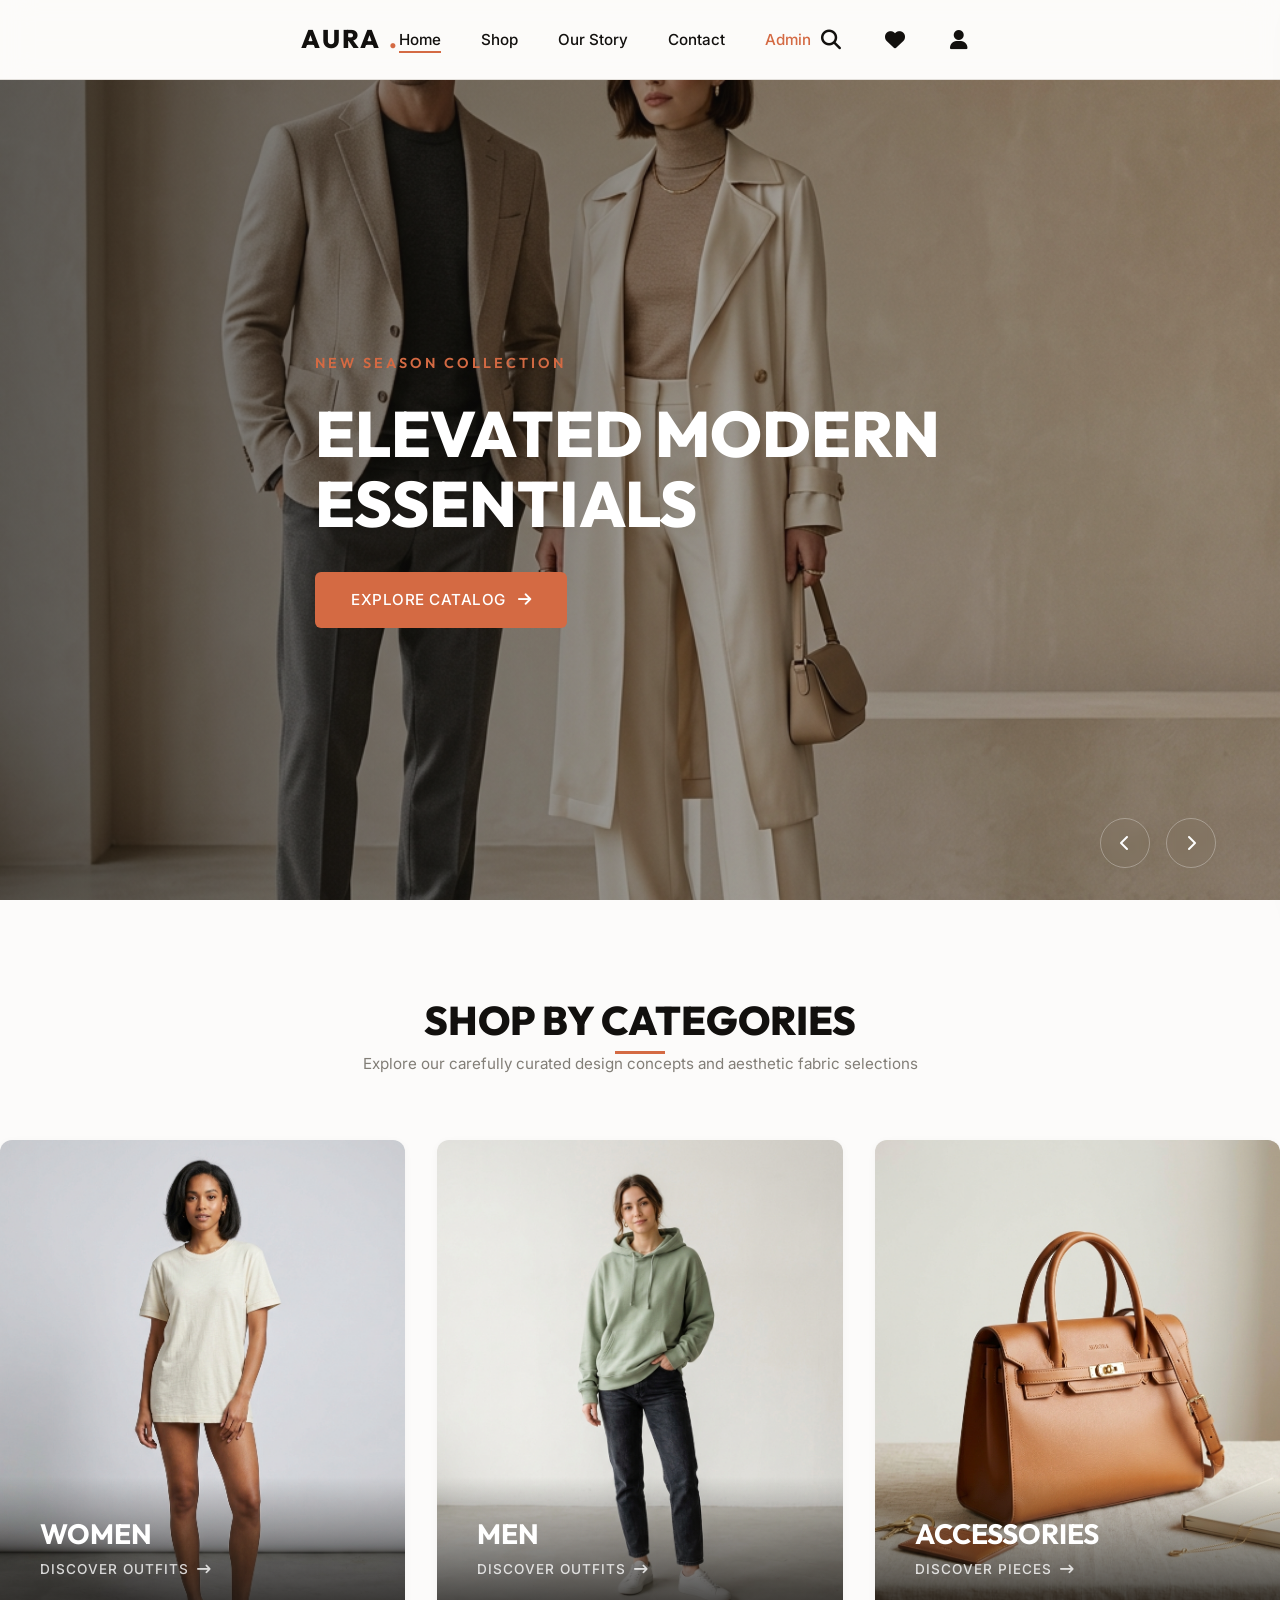
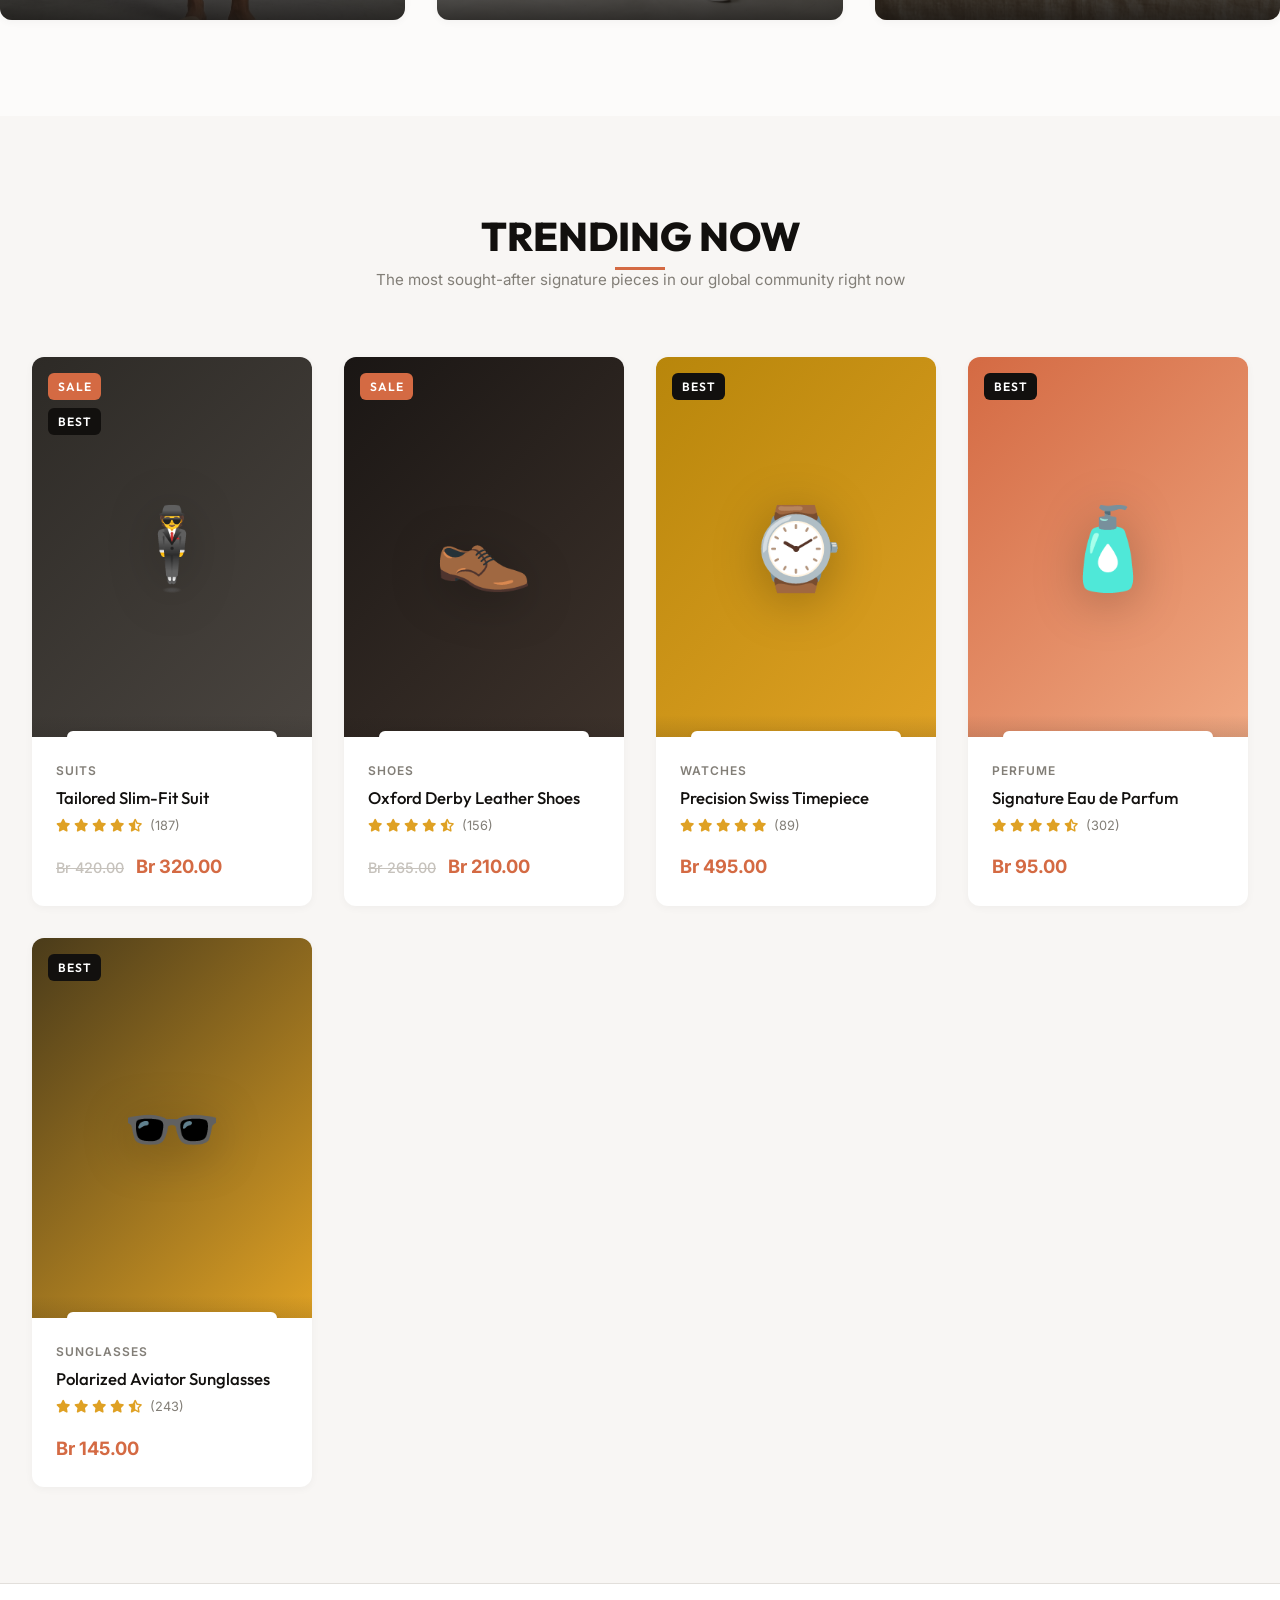
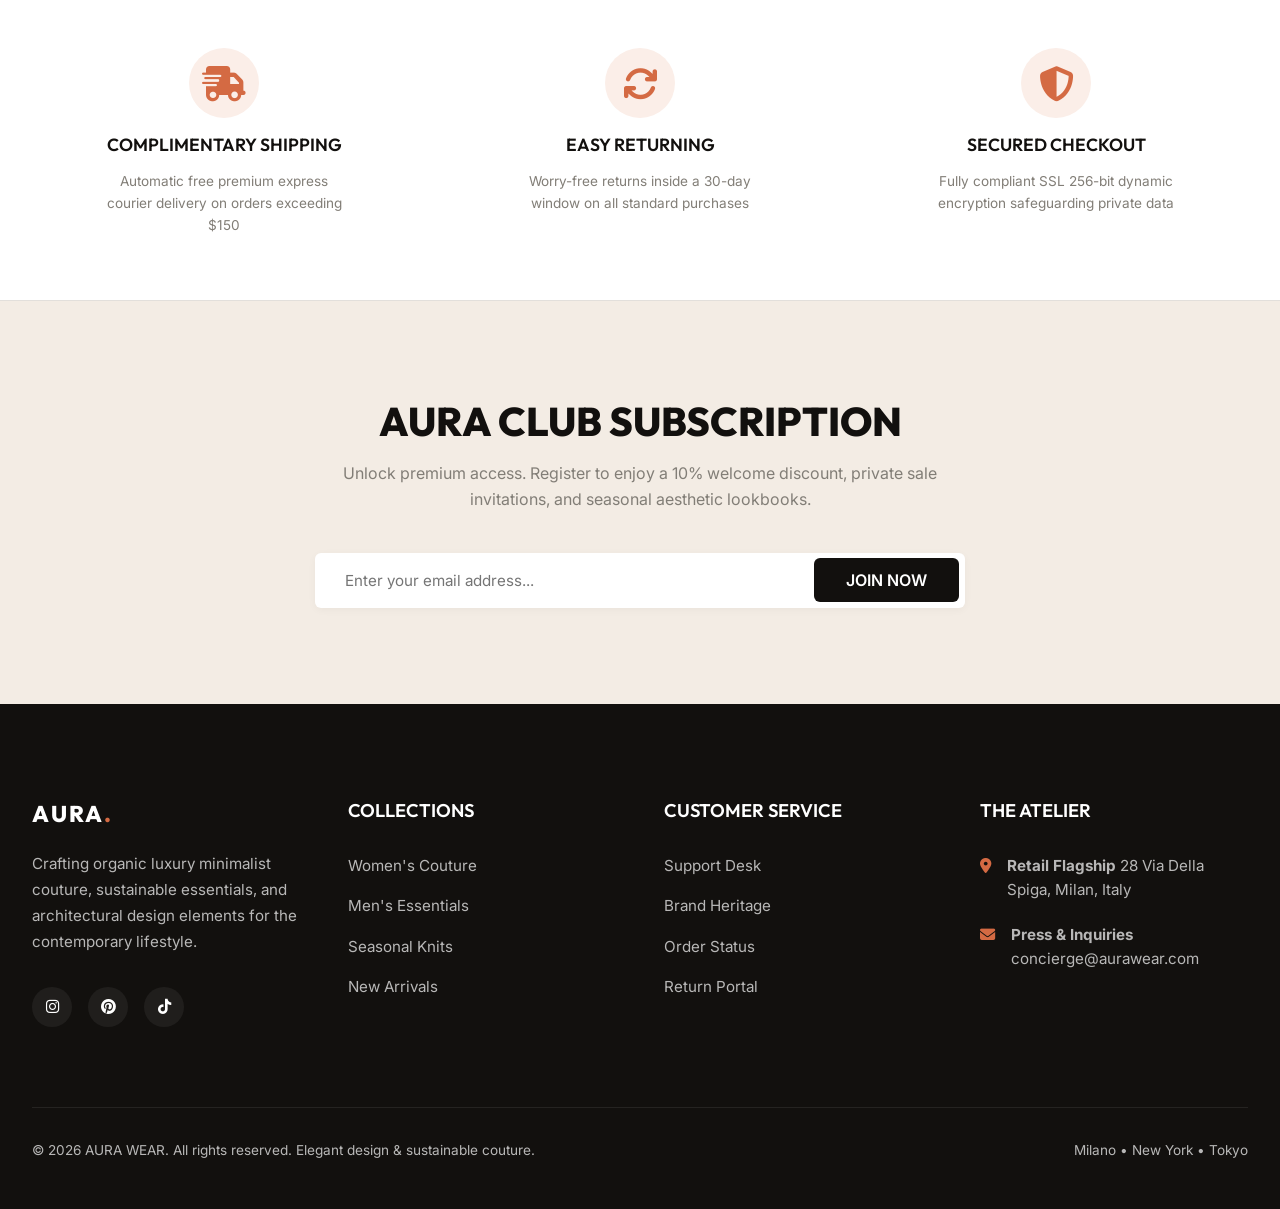
==== Mini project 2/index.html @ 1673965d "Add files via upload" ====
<!DOCTYPE html>
<html lang="en">
<head>
  <meta charset="UTF-8">
  <meta name="viewport" content="width=device-width, initial-scale=1.0">
  <title>AURA WEAR | Haute Couture & Modern Essentials</title>
  <meta name="description" content="AURA WEAR - Discover high-end fashion, organic minimalist collections, and luxury streetwear essentials. Free shipping over $150 and 30-day returns.">
  
  <!-- Font Awesome for sleek modern vector icons -->
  <link rel="stylesheet" href="https://cdnjs.cloudflare.com/ajax/libs/font-awesome/6.4.0/css/all.min.css">
  <link rel="stylesheet" href="style.css">
</head>
<body>

  <!-- GLOBAL PREMIUM NAVBAR -->
  <nav class="navbar" id="navbar">
    <div class="container flex-between">
      <a href="index.html" class="navbar-brand">
        AURA<span>.</span>
      </a>
      
      <ul class="nav-menu" id="navMenu">
        <li><a href="index.html" class="nav-link active">Home</a></li>
        <li><a href="shop.html" class="nav-link">Shop</a></li>
        <li><a href="about.html" class="nav-link">Our Story</a></li>
        <li><a href="contact.html" class="nav-link">Contact</a></li>
        <li><a href="admin.html" class="nav-link" style="color:var(--accent);">Admin</a></li>
      </ul>

      <div class="navbar-actions">
        <a href="#" class="action-btn" id="searchToggle" title="Search catalog">
          <i class="fa-solid fa-magnifying-glass"></i>
        </a>
        <a href="profile.html" class="action-btn" title="Favorites / Wishlist">
          <i class="fa-solid fa-heart"></i>
          <span class="badge-count" id="wishlistCount">0</span>
        </a>
        <a href="#" class="action-btn" id="cartToggle" title="Shopping Cart">
          <i class="fa-solid fa-bag-shopping"></i>
          <span class="badge-count" id="cartCount">0</span>
        </a>
        <a href="profile.html" class="action-btn navbar-user-btn" title="My Account">
          <i class="fa-solid fa-user"></i>
        </a>
        <div class="menu-toggle" id="menuToggle">
          <i class="fa-solid fa-bars"></i>
        </div>
      </div>
    </div>
  </nav>

  <!-- SEARCH OVERLAY -->
  <div class="search-overlay" id="searchOverlay">
    <div class="search-overlay-close" id="closeSearch">
      <i class="fa-solid fa-xmark"></i>
    </div>
    <div class="search-container">
      <h2>SEARCH THE CATALOG</h2>
      <div class="search-input-group">
        <input type="text" id="globalSearchInput" placeholder="Type keyword and press Enter..." autocomplete="off">
        <i class="fa-solid fa-magnifying-glass"></i>
      </div>
    </div>
  </div>

  <!-- SLIDE-OUT SIDEBAR CART -->
  <div class="cart-sidebar" id="cartSidebar">
    <div class="cart-sidebar-header">
      <h3>YOUR CART</h3>
      <div class="close-cart-btn" id="closeCart">
        <i class="fa-solid fa-xmark"></i>
      </div>
    </div>
    <div class="cart-sidebar-body" id="sidebarCartItems">
      <!-- Dynamically filled by script.js -->
    </div>
    <div class="cart-sidebar-footer">
      <div class="cart-total-row">
        <span>SUBTOTAL</span>
        <span id="sidebarCartTotal">$0.00</span>
      </div>
      <div class="cart-sidebar-actions">
        <a href="cart.html" class="btn btn-secondary">VIEW CART</a>
        <a href="checkout.html" class="btn btn-primary">CHECKOUT NOW</a>
      </div>
    </div>
  </div>

  <!-- BLUR BACKDROP OVERLAY -->
  <div class="overlay" id="sidebarOverlay"></div>

  <!-- HERO SLIDER SECTION -->
  <header class="hero-slider">
    <!-- Slide 1 -->
    <div class="slide active" style="background-image: url('assets/fashion_hero_banner.png');">
      <div class="slide-overlay"></div>
      <div class="container">
        <div class="slide-content">
          <span class="slide-tag">New Season Collection</span>
          <h1>ELEVATED MODERN ESSENTIALS</h1>
          <a href="shop.html" class="btn btn-accent">EXPLORE CATALOG <i class="fa-solid fa-arrow-right"></i></a>
        </div>
      </div>
    </div>
    <!-- Slide 2 -->
    <div class="slide" style="background-image: url('assets/fashion_hero_banner.png'); filter: saturate(1.2) hue-rotate(-20deg);">
      <div class="slide-overlay"></div>
      <div class="container">
        <div class="slide-content">
          <span class="slide-tag">Exclusive Release</span>
          <h1>SEASONAL REDEFINED HAUTE COUTURE</h1>
          <a href="shop.html" class="btn btn-accent">SHOP COLLECTIONS <i class="fa-solid fa-arrow-right"></i></a>
        </div>
      </div>
    </div>

    <!-- Controls -->
    <div class="slider-controls">
      <div class="slider-arrow" id="prevSlide"><i class="fa-solid fa-chevron-left"></i></div>
      <div class="slider-arrow" id="nextSlide"><i class="fa-solid fa-chevron-right"></i></div>
    </div>
  </header>

  <main>
    <!-- COLLECTIONS GRID -->
    <section class="section-padding container">
      <div class="section-header">
        <h2>SHOP BY CATEGORIES</h2>
        <p>Explore our carefully curated design concepts and aesthetic fabric selections</p>
      </div>
      
      <div class="promo-cards">
        <!-- Card 1 -->
        <a href="shop.html" class="promo-card">
          <img class="promo-img" src="assets/product_tshirt.png" alt="Women's Collection">
          <div class="promo-content">
            <h3>WOMEN</h3>
            <span>Discover Outfits <i class="fa-solid fa-arrow-right-long"></i></span>
          </div>
        </a>
        <!-- Card 2 -->
        <a href="shop.html" class="promo-card">
          <img class="promo-img" src="assets/product_hoodie.png" alt="Men's Collection">
          <div class="promo-content">
            <h3>MEN</h3>
            <span>Discover Outfits <i class="fa-solid fa-arrow-right-long"></i></span>
          </div>
        </a>
        <!-- Card 3 -->
        <a href="shop.html" class="promo-card">
          <img class="promo-img" src="assets/product_bag.png" alt="Accessories Collection">
          <div class="promo-content">
            <h3>ACCESSORIES</h3>
            <span>Discover Pieces <i class="fa-solid fa-arrow-right-long"></i></span>
          </div>
        </a>
      </div>
    </section>

    <!-- TRENDING NOW SHOWCASE -->
    <section class="section-padding" style="background-color: var(--surface-muted);">
      <div class="container">
        <div class="section-header">
          <h2>TRENDING NOW</h2>
          <p>The most sought-after signature pieces in our global community right now</p>
        </div>
        
        <div class="grid-4" id="trendingGrid">
          <!-- Dynamically populated by script.js -->
        </div>
      </div>
    </section>

    <!-- BENEFITS SECTION -->
    <section class="benefits-bar">
      <div class="container grid-3">
        <!-- Benefit 1 -->
        <div class="benefit-card">
          <div class="benefit-icon">
            <i class="fa-solid fa-truck-fast"></i>
          </div>
          <h3>COMPLIMENTARY SHIPPING</h3>
          <p>Automatic free premium express courier delivery on orders exceeding $150</p>
        </div>
        <!-- Benefit 2 -->
        <div class="benefit-card">
          <div class="benefit-icon">
            <i class="fa-solid fa-arrows-rotate"></i>
          </div>
          <h3>EASY RETURNING</h3>
          <p>Worry-free returns inside a 30-day window on all standard purchases</p>
        </div>
        <!-- Benefit 3 -->
        <div class="benefit-card">
          <div class="benefit-icon">
            <i class="fa-solid fa-shield-halved"></i>
          </div>
          <h3>SECURED CHECKOUT</h3>
          <p>Fully compliant SSL 256-bit dynamic encryption safeguarding private data</p>
        </div>
      </div>
    </section>

    <!-- NEWSLETTER SUB PANEL -->
    <section class="section-padding newsletter-banner">
      <div class="container">
        <div class="newsletter-box">
          <h2>AURA CLUB SUBSCRIPTION</h2>
          <p>Unlock premium access. Register to enjoy a 10% welcome discount, private sale invitations, and seasonal aesthetic lookbooks.</p>
          <form class="newsletter-input-group" id="homeNewsletterForm">
            <input type="email" placeholder="Enter your email address..." required autocomplete="off">
            <button type="submit">JOIN NOW</button>
          </form>
        </div>
      </div>
    </section>
  </main>

  <!-- BRAND PREMIUM FOOTER -->
  <footer class="footer">
    <div class="container">
      <div class="grid-4" style="gap: 3rem;">
        <div>
          <div class="footer-brand">
            <h2>AURA<span>.</span></h2>
          </div>
          <p class="footer-desc">Crafting organic luxury minimalist couture, sustainable essentials, and architectural design elements for the contemporary lifestyle.</p>
          <div class="social-links">
            <a href="#" class="social-icon"><i class="fa-brands fa-instagram"></i></a>
            <a href="#" class="social-icon"><i class="fa-brands fa-pinterest"></i></a>
            <a href="#" class="social-icon"><i class="fa-brands fa-tiktok"></i></a>
          </div>
        </div>
        
        <div>
          <h3 class="footer-heading">COLLECTIONS</h3>
          <ul class="footer-links">
            <li><a href="shop.html">Women's Couture</a></li>
            <li><a href="shop.html">Men's Essentials</a></li>
            <li><a href="shop.html">Seasonal Knits</a></li>
            <li><a href="shop.html">New Arrivals</a></li>
          </ul>
        </div>

        <div>
          <h3 class="footer-heading">CUSTOMER SERVICE</h3>
          <ul class="footer-links">
            <li><a href="contact.html">Support Desk</a></li>
            <li><a href="about.html">Brand Heritage</a></li>
            <li><a href="profile.html">Order Status</a></li>
            <li><a href="contact.html">Return Portal</a></li>
          </ul>
        </div>

        <div>
          <h3 class="footer-heading">THE ATELIER</h3>
          <div class="footer-contact-item">
            <i class="fa-solid fa-location-dot"></i>
            <div>
              <strong>Retail Flagship</strong>
              28 Via Della Spiga, Milan, Italy
            </div>
          </div>
          <div class="footer-contact-item">
            <i class="fa-solid fa-envelope"></i>
            <div>
              <strong>Press & Inquiries</strong>
              concierge@aurawear.com
            </div>
          </div>
        </div>
      </div>
      
      <div class="footer-bottom">
        <p>&copy; 2026 AURA WEAR. All rights reserved. Elegant design & sustainable couture.</p>
        <p>Milano &bull; New York &bull; Tokyo</p>
      </div>
    </div>
  </footer>

  <script src="script.js"></script>
</body>
</html>
---- Mini project 2/style.css ----
@import url('https://fonts.googleapis.com/css2?family=Inter:wght@300;400;500;600;700&family=Outfit:wght@300;400;500;600;700;800&display=swap');

:root {
  /* Color Tokens */
  --primary: #12100e;        /* Rich charcoal black */
  --accent: #d46a43;         /* Burnt terracotta */
  --accent-hover: #b8522d;
  --accent-light: #fbeee8;
  --bg-light: #fcfbfa;       /* Alabaster cream */
  --surface: #ffffff;
  --surface-muted: #f8f6f4;
  --gray-100: #e2dfdb;       /* Fine borders */
  --gray-200: #c6c2bc;
  --gray-500: #827e77;       /* Body secondary */
  --gray-800: #2d2a26;
  --gold: #dfa124;           /* Luxury rating */
  --success: #3a8250;
  
  /* Fonts */
  --font-heading: 'Outfit', sans-serif;
  --font-body: 'Inter', sans-serif;
  
  /* System */
  --shadow-sm: 0 2px 8px rgba(18, 16, 14, 0.04);
  --shadow-md: 0 8px 24px rgba(18, 16, 14, 0.06);
  --shadow-lg: 0 16px 40px rgba(18, 16, 14, 0.1);
  --radius-sm: 6px;
  --radius-md: 12px;
  --radius-lg: 20px;
  --radius-full: 9999px;
  --transition: all 0.35s cubic-bezier(0.25, 0.8, 0.25, 1);
}

/* Global Reset & Base */
* {
  box-sizing: border-box;
  margin: 0;
  padding: 0;
}

body {
  font-family: var(--font-body);
  background-color: var(--bg-light);
  color: var(--primary);
  line-height: 1.6;
  overflow-x: hidden;
  -webkit-font-smoothing: antialiased;
}

h1, h2, h3, h4, h5, h6 {
  font-family: var(--font-heading);
  font-weight: 600;
  color: var(--primary);
  line-height: 1.2;
}

a {
  color: inherit;
  text-decoration: none;
  transition: var(--transition);
}

img {
  max-width: 100%;
  height: auto;
  display: block;
}

button, input, select, textarea {
  font-family: inherit;
  font-size: inherit;
  color: inherit;
  background: none;
  border: none;
  outline: none;
}

/* Common Layout Containers */
.container {
  max-width: 1300px;
  margin: 0 auto;
  padding: 0 2rem;
}

.section-padding {
  padding: 6rem 0;
}

.flex-between {
  display: flex;
  justify-content: space-between;
  align-items: center;
}

.grid-2 { display: grid; grid-template-columns: repeat(2, 1fr); gap: 2.5rem; }
.grid-3 { display: grid; grid-template-columns: repeat(3, 1fr); gap: 2rem; }
.grid-4 { display: grid; grid-template-columns: repeat(4, 1fr); gap: 2rem; }

@media (max-width: 1024px) {
  .grid-4 { grid-template-columns: repeat(2, 1fr); }
  .grid-3 { grid-template-columns: repeat(2, 1fr); }
}

@media (max-width: 768px) {
  .grid-2, .grid-3, .grid-4 { grid-template-columns: 1fr; }
  .container { padding: 0 1.25rem; }
  .section-padding { padding: 4rem 0; }
}

/* Elegant Buttons & Badges */
.btn {
  display: inline-flex;
  align-items: center;
  justify-content: center;
  gap: 0.75rem;
  padding: 1rem 2.25rem;
  font-weight: 500;
  border-radius: var(--radius-sm);
  cursor: pointer;
  letter-spacing: 0.5px;
  font-size: 0.95rem;
  transition: var(--transition);
}

.btn-primary {
  background-color: var(--primary);
  color: var(--surface);
}

.btn-primary:hover {
  background-color: var(--accent);
  box-shadow: 0 8px 20px rgba(212, 106, 67, 0.25);
}

.btn-secondary {
  background-color: transparent;
  color: var(--primary);
  border: 1.5px solid var(--primary);
}

.btn-secondary:hover {
  background-color: var(--primary);
  color: var(--surface);
}

.btn-accent {
  background-color: var(--accent);
  color: var(--surface);
}

.btn-accent:hover {
  background-color: var(--accent-hover);
  box-shadow: 0 8px 20px rgba(212, 106, 67, 0.25);
}

.tag-sale {
  background-color: var(--accent);
  color: var(--surface);
  font-size: 0.75rem;
  font-weight: 600;
  padding: 0.25rem 0.6rem;
  border-radius: var(--radius-sm);
  font-family: var(--font-heading);
  letter-spacing: 1px;
}

.tag-new {
  background-color: var(--primary);
  color: var(--surface);
  font-size: 0.75rem;
  font-weight: 600;
  padding: 0.25rem 0.6rem;
  border-radius: var(--radius-sm);
  font-family: var(--font-heading);
  letter-spacing: 1px;
}

/* HEADER & STICKY NAVIGATION */
.navbar {
  position: fixed;
  top: 0;
  left: 0;
  width: 100%;
  height: 80px;
  background-color: rgba(252, 251, 250, 0.85);
  backdrop-filter: blur(16px) saturate(180%);
  -webkit-backdrop-filter: blur(16px) saturate(180%);
  border-bottom: 1.5px solid var(--gray-100);
  z-index: 1000;
  display: flex;
  align-items: center;
  transition: var(--transition);
}

.navbar.scrolled {
  height: 70px;
  box-shadow: var(--shadow-sm);
}

.navbar-brand {
  font-family: var(--font-heading);
  font-size: 1.6rem;
  font-weight: 800;
  letter-spacing: 2px;
  color: var(--primary);
  display: flex;
  align-items: center;
  gap: 0.5rem;
}

.navbar-brand span {
  color: var(--accent);
}

.nav-menu {
  display: flex;
  list-style: none;
  gap: 2.5rem;
}

.nav-link {
  font-size: 0.95rem;
  font-weight: 500;
  color: var(--primary);
  position: relative;
  padding: 0.25rem 0;
}

.nav-link::after {
  content: '';
  position: absolute;
  bottom: 0;
  left: 0;
  width: 0;
  height: 2px;
  background-color: var(--accent);
  transition: var(--transition);
}

.nav-link:hover::after,
.nav-link.active::after {
  width: 100%;
}

.navbar-actions {
  display: flex;
  align-items: center;
  gap: 1.5rem;
}

.action-btn {
  position: relative;
  font-size: 1.25rem;
  color: var(--primary);
  cursor: pointer;
  width: 40px;
  height: 40px;
  border-radius: var(--radius-full);
  display: flex;
  align-items: center;
  justify-content: center;
  transition: var(--transition);
}

.action-btn:hover {
  background-color: var(--surface-muted);
  color: var(--accent);
}

.badge-count {
  position: absolute;
  top: 4px;
  right: 4px;
  background-color: var(--accent);
  color: var(--surface);
  font-size: 0.7rem;
  font-weight: 700;
  width: 17px;
  height: 17px;
  border-radius: var(--radius-full);
  display: flex;
  align-items: center;
  justify-content: center;
  font-family: var(--font-heading);
}

/* Mobile Menu Toggle */
.menu-toggle {
  display: none;
  font-size: 1.5rem;
  cursor: pointer;
}

@media (max-width: 768px) {
  .nav-menu {
    position: fixed;
    top: 80px;
    left: -100%;
    width: 100%;
    height: calc(100vh - 80px);
    background-color: var(--surface);
    flex-direction: column;
    align-items: center;
    padding: 4rem 0;
    gap: 2rem;
    transition: 0.4s ease-in-out;
  }
  .nav-menu.active {
    left: 0;
  }
  .menu-toggle {
    display: block;
  }
}

/* SLIDE-OUT SIDEBAR CART & WISHLIST */
.cart-sidebar {
  position: fixed;
  top: 0;
  right: -450px;
  width: 420px;
  max-width: 100vw;
  height: 100vh;
  background-color: var(--surface);
  box-shadow: var(--shadow-lg);
  z-index: 1100;
  display: flex;
  flex-direction: column;
  transition: var(--transition);
}

.cart-sidebar.active {
  right: 0;
}

.cart-sidebar-header {
  padding: 1.5rem 2rem;
  border-bottom: 1.5px solid var(--gray-100);
  display: flex;
  justify-content: space-between;
  align-items: center;
}

.cart-sidebar-header h3 {
  font-size: 1.25rem;
  font-weight: 700;
}

.close-cart-btn {
  font-size: 1.5rem;
  cursor: pointer;
  color: var(--gray-500);
  transition: var(--transition);
}

.close-cart-btn:hover {
  color: var(--accent);
  transform: rotate(90deg);
}

.cart-sidebar-body {
  flex: 1;
  overflow-y: auto;
  padding: 1.5rem 2rem;
  display: flex;
  flex-direction: column;
  gap: 1.5rem;
}

.cart-empty-message {
  margin: auto;
  text-align: center;
  color: var(--gray-500);
}

.cart-empty-message i {
  font-size: 3rem;
  color: var(--gray-200);
  margin-bottom: 1rem;
  display: block;
}

.cart-sidebar-item {
  display: flex;
  gap: 1rem;
  padding-bottom: 1.5rem;
  border-bottom: 1px solid var(--gray-100);
}

.cart-sidebar-img {
  width: 80px;
  height: 95px;
  border-radius: var(--radius-sm);
  background-color: var(--surface-muted);
  overflow: hidden;
}

.cart-sidebar-img img {
  width: 100%;
  height: 100%;
  object-fit: cover;
}

.cart-sidebar-info {
  flex: 1;
  display: flex;
  flex-direction: column;
  justify-content: space-between;
}

.cart-sidebar-info h4 {
  font-size: 0.95rem;
  font-weight: 500;
}

.cart-sidebar-details {
  font-size: 0.8rem;
  color: var(--gray-500);
}

.cart-sidebar-price {
  font-weight: 600;
  color: var(--accent);
}

.cart-sidebar-qty {
  display: flex;
  align-items: center;
  gap: 0.75rem;
}

.qty-pill {
  display: flex;
  align-items: center;
  border: 1px solid var(--gray-100);
  border-radius: var(--radius-full);
  padding: 0.15rem 0.6rem;
  font-size: 0.85rem;
}

.qty-pill button {
  padding: 0 0.4rem;
  cursor: pointer;
  font-weight: 600;
  transition: var(--transition);
}

.qty-pill button:hover {
  color: var(--accent);
}

.remove-sidebar-item {
  color: var(--gray-500);
  cursor: pointer;
  font-size: 0.85rem;
  transition: var(--transition);
}

.remove-sidebar-item:hover {
  color: var(--accent);
}

.cart-sidebar-footer {
  padding: 2rem;
  border-top: 1.5px solid var(--gray-100);
  background-color: var(--surface-muted);
}

.cart-total-row {
  display: flex;
  justify-content: space-between;
  font-weight: 600;
  font-size: 1.1rem;
  margin-bottom: 1.5rem;
}

.cart-sidebar-actions {
  display: flex;
  flex-direction: column;
  gap: 0.75rem;
}

/* Sidebar Blur Overlay */
.overlay {
  position: fixed;
  top: 0;
  left: 0;
  width: 100vw;
  height: 100vh;
  background-color: rgba(18, 16, 14, 0.4);
  backdrop-filter: blur(4px);
  z-index: 1050;
  opacity: 0;
  pointer-events: none;
  transition: var(--transition);
}

.overlay.active {
  opacity: 1;
  pointer-events: auto;
}

/* SEARCH OVERLAY */
.search-overlay {
  position: fixed;
  top: 0;
  left: 0;
  width: 100%;
  height: 100%;
  background-color: rgba(252, 251, 250, 0.98);
  z-index: 1200;
  display: flex;
  flex-direction: column;
  justify-content: center;
  align-items: center;
  opacity: 0;
  pointer-events: none;
  transition: var(--transition);
}

.search-overlay.active {
  opacity: 1;
  pointer-events: auto;
}

.search-overlay-close {
  position: absolute;
  top: 2rem;
  right: 2rem;
  font-size: 2rem;
  cursor: pointer;
  color: var(--gray-500);
  transition: var(--transition);
}

.search-overlay-close:hover {
  color: var(--accent);
  transform: rotate(90deg);
}

.search-container {
  width: 600px;
  max-width: 90%;
  text-align: center;
}

.search-container h2 {
  font-size: 2rem;
  margin-bottom: 2rem;
}

.search-input-group {
  position: relative;
  border-bottom: 2px solid var(--primary);
  display: flex;
  align-items: center;
}

.search-input-group input {
  width: 100%;
  padding: 1rem 0;
  font-size: 1.5rem;
  font-family: var(--font-heading);
  font-weight: 500;
}

.search-input-group i {
  font-size: 1.5rem;
  color: var(--gray-500);
}

/* HOME PAGE - HERO SLIDER & COMPONENTS */
.hero-slider {
  position: relative;
  width: 100%;
  height: calc(100vh - 80px);
  margin-top: 80px;
  overflow: hidden;
  background-color: #f3ece4;
}

.slide {
  position: absolute;
  top: 0;
  left: 0;
  width: 100%;
  height: 100%;
  display: flex;
  align-items: center;
  opacity: 0;
  transition: opacity 1s cubic-bezier(0.25, 0.8, 0.25, 1);
  background-size: cover;
  background-position: center;
}

.slide.active {
  opacity: 1;
  z-index: 10;
}

.slide-overlay {
  position: absolute;
  top: 0;
  left: 0;
  width: 100%;
  height: 100%;
  background: linear-gradient(90deg, rgba(18,16,14,0.65) 0%, rgba(18,16,14,0.15) 100%);
  z-index: 1;
}

.slide-content {
  position: relative;
  z-index: 2;
  color: var(--surface);
  max-width: 650px;
  transform: translateY(30px);
  transition: transform 0.8s ease 0.4s;
}

.slide.active .slide-content {
  transform: translateY(0);
}

.slide-tag {
  font-family: var(--font-heading);
  font-size: 0.9rem;
  font-weight: 600;
  letter-spacing: 3px;
  text-transform: uppercase;
  color: var(--accent);
  margin-bottom: 1.5rem;
  display: block;
}

.slide-content h1 {
  font-size: 4rem;
  font-weight: 800;
  color: var(--surface);
  line-height: 1.1;
  margin-bottom: 2rem;
}

.slider-controls {
  position: absolute;
  bottom: 2rem;
  right: 4rem;
  z-index: 20;
  display: flex;
  gap: 1rem;
}

.slider-arrow {
  width: 50px;
  height: 50px;
  border-radius: var(--radius-full);
  border: 1px solid rgba(255, 255, 255, 0.3);
  color: var(--surface);
  display: flex;
  align-items: center;
  justify-content: center;
  cursor: pointer;
  transition: var(--transition);
  backdrop-filter: blur(4px);
}

.slider-arrow:hover {
  background-color: var(--surface);
  color: var(--primary);
  border-color: var(--surface);
}

@media (max-width: 768px) {
  .slide-content h1 { font-size: 2.75rem; }
  .slider-controls { right: 2rem; }
}

/* HOME PAGE - CATEGORIES */
.promo-cards {
  display: grid;
  grid-template-columns: repeat(3, 1fr);
  gap: 2rem;
}

.promo-card {
  height: 480px;
  position: relative;
  border-radius: var(--radius-md);
  overflow: hidden;
  box-shadow: var(--shadow-sm);
}

.promo-img {
  width: 100%;
  height: 100%;
  object-fit: cover;
  transition: transform 0.7s cubic-bezier(0.25, 0.8, 0.25, 1);
}

.promo-card:hover .promo-img {
  transform: scale(1.08);
}

.promo-content {
  position: absolute;
  bottom: 0;
  left: 0;
  width: 100%;
  padding: 2.5rem;
  background: linear-gradient(360deg, rgba(18,16,14,0.85) 0%, rgba(18,16,14,0) 100%);
  color: var(--surface);
  display: flex;
  flex-direction: column;
  justify-content: flex-end;
}

.promo-content h3 {
  font-size: 1.75rem;
  font-weight: 700;
  color: var(--surface);
  margin-bottom: 0.5rem;
}

.promo-content span {
  font-size: 0.85rem;
  font-weight: 500;
  letter-spacing: 1px;
  text-transform: uppercase;
  opacity: 0.8;
  display: inline-flex;
  align-items: center;
  gap: 0.5rem;
}

.promo-content span i {
  transition: transform 0.3s ease;
}

.promo-card:hover .promo-content span i {
  transform: translateX(6px);
}

@media (max-width: 1024px) {
  .promo-cards { grid-template-columns: 1fr; gap: 1.5rem; }
  .promo-card { height: 350px; }
}

/* PRODUCTS GRID & CARDS */
.section-header {
  text-align: center;
  margin-bottom: 4rem;
}

.section-header p {
  color: var(--gray-500);
  font-size: 0.95rem;
  margin-top: 0.5rem;
}

.section-header h2 {
  font-size: 2.5rem;
  font-weight: 800;
  position: relative;
  display: inline-block;
}

.section-header h2::after {
  content: '';
  position: absolute;
  bottom: -10px;
  left: 50%;
  transform: translateX(-50%);
  width: 50px;
  height: 3px;
  background-color: var(--accent);
}

.product-card {
  background-color: var(--surface);
  border-radius: var(--radius-md);
  overflow: hidden;
  box-shadow: var(--shadow-sm);
  transition: var(--transition);
  position: relative;
  display: flex;
  flex-direction: column;
}

.product-card:hover {
  transform: translateY(-8px);
  box-shadow: var(--shadow-md);
}

.product-img-wrapper {
  height: 380px;
  position: relative;
  background-color: var(--surface-muted);
  overflow: hidden;
}

.product-card-img {
  width: 100%;
  height: 100%;
  object-fit: cover;
  transition: transform 0.6s cubic-bezier(0.25, 0.8, 0.25, 1);
}

.product-card:hover .product-card-img {
  transform: scale(1.06);
}

.product-badges {
  position: absolute;
  top: 1rem;
  left: 1rem;
  display: flex;
  flex-direction: column;
  gap: 0.5rem;
  z-index: 5;
}

.wishlist-toggle-btn {
  position: absolute;
  top: 1rem;
  right: 1rem;
  width: 40px;
  height: 40px;
  background-color: var(--surface);
  border-radius: var(--radius-full);
  display: flex;
  align-items: center;
  justify-content: center;
  color: var(--gray-500);
  box-shadow: var(--shadow-sm);
  cursor: pointer;
  z-index: 5;
  transition: var(--transition);
}

.wishlist-toggle-btn:hover {
  color: var(--accent);
  transform: scale(1.1);
}

.wishlist-toggle-btn.active {
  color: #e23e3e;
  background-color: var(--surface);
}

.product-action-bar {
  position: absolute;
  bottom: -50px;
  left: 0;
  width: 100%;
  padding: 1rem;
  background: linear-gradient(360deg, rgba(18,16,14,0.4) 0%, rgba(18,16,14,0) 100%);
  display: flex;
  justify-content: center;
  transition: var(--transition);
  z-index: 5;
}

.product-card:hover .product-action-bar {
  bottom: 0;
}

/* Icon-based product panel (replaces product photos) */
.product-icon-panel {
  width: 100%;
  height: 100%;
  display: flex;
  align-items: center;
  justify-content: center;
  transition: transform 0.6s cubic-bezier(0.25, 0.8, 0.25, 1);
}

.product-card:hover .product-icon-panel {
  transform: scale(1.06);
}

.product-icon-emoji {
  font-size: 5rem;
  line-height: 1;
  filter: drop-shadow(0 8px 24px rgba(0,0,0,0.25));
  user-select: none;
  transition: transform 0.4s ease;
}

.product-card:hover .product-icon-emoji {
  transform: scale(1.12) translateY(-4px);
}

/* Cart sidebar icon thumb */
.cart-sidebar-icon-thumb {
  width: 100%;
  height: 100%;
  border-radius: var(--radius-sm);
  display: flex;
  align-items: center;
  justify-content: center;
  font-size: 2rem;
}

/* Detail page main icon panel */
.detail-icon-panel-wrap {
  width: 100%;
  height: 100%;
  display: flex;
  align-items: center;
  justify-content: center;
  border-radius: var(--radius-md);
  transition: filter 0.5s ease;
}

.detail-main-emoji {
  font-size: 8rem;
  line-height: 1;
  filter: drop-shadow(0 16px 40px rgba(0,0,0,0.3));
  user-select: none;
}

/* Thumbnail icon panel inside thumb-item */
.thumb-icon-panel {
  width: 100%;
  height: 100%;
  display: flex;
  align-items: center;
  justify-content: center;
  font-size: 1.75rem;
  border-radius: var(--radius-sm);
  transition: filter 0.4s ease;
}

.quick-add-btn {
  background-color: var(--surface);
  color: var(--primary);
  width: 85%;
  padding: 0.75rem 1rem;
  border-radius: var(--radius-sm);
  font-weight: 600;
  font-size: 0.85rem;
  box-shadow: var(--shadow-sm);
  cursor: pointer;
  display: flex;
  align-items: center;
  justify-content: center;
  gap: 0.5rem;
  transition: var(--transition);
}

.quick-add-btn:hover {
  background-color: var(--accent);
  color: var(--surface);
}

.product-card-body {
  padding: 1.5rem;
  display: flex;
  flex-direction: column;
  flex: 1;
}

.product-card-category {
  font-size: 0.75rem;
  text-transform: uppercase;
  color: var(--gray-500);
  font-weight: 600;
  letter-spacing: 1px;
  margin-bottom: 0.5rem;
}

.product-card-title {
  font-size: 1.05rem;
  font-weight: 500;
  margin-bottom: 0.5rem;
}

.product-card-rating {
  display: flex;
  align-items: center;
  gap: 0.25rem;
  font-size: 0.8rem;
  color: var(--gold);
  margin-bottom: 1rem;
}

.product-card-rating span {
  color: var(--gray-500);
  margin-left: 0.25rem;
}

.product-card-price {
  margin-top: auto;
  font-size: 1.15rem;
  font-weight: 700;
  display: flex;
  align-items: center;
  gap: 0.75rem;
}

.price-original {
  font-size: 0.9rem;
  color: var(--gray-200);
  text-decoration: line-through;
  font-weight: 500;
}

.price-current {
  color: var(--accent);
}

@media (max-width: 768px) {
  .product-img-wrapper { height: 280px; }
  .product-action-bar { bottom: 0; padding: 0.5rem; }
  .quick-add-btn { width: 100%; font-size: 0.75rem; padding: 0.5rem; }
}

/* HOME PAGE - BRAND BENEFITS */
.benefits-bar {
  background-color: var(--surface);
  border-top: 1px solid var(--gray-100);
  border-bottom: 1px solid var(--gray-100);
  padding: 4rem 0;
}

.benefit-card {
  text-align: center;
  display: flex;
  flex-direction: column;
  align-items: center;
  gap: 1rem;
}

.benefit-icon {
  font-size: 2.2rem;
  color: var(--accent);
  background-color: var(--accent-light);
  width: 70px;
  height: 70px;
  border-radius: var(--radius-full);
  display: flex;
  align-items: center;
  justify-content: center;
}

.benefit-card h3 {
  font-size: 1.1rem;
  font-weight: 600;
}

.benefit-card p {
  font-size: 0.85rem;
  color: var(--gray-500);
  max-width: 250px;
}

/* HOME PAGE - NEWSLETTER */
.newsletter-banner {
  background-color: #f3ece4;
  position: relative;
  overflow: hidden;
}

.newsletter-box {
  max-width: 650px;
  margin: 0 auto;
  text-align: center;
}

.newsletter-box h2 {
  font-size: 2.5rem;
  font-weight: 800;
  margin-bottom: 1rem;
}

.newsletter-box p {
  color: var(--gray-500);
  margin-bottom: 2.5rem;
}

.newsletter-input-group {
  display: flex;
  background-color: var(--surface);
  padding: 0.35rem;
  border-radius: var(--radius-sm);
  box-shadow: var(--shadow-sm);
}

.newsletter-input-group input {
  flex: 1;
  padding: 0.75rem 1.5rem;
  font-size: 0.95rem;
}

.newsletter-input-group button {
  background-color: var(--primary);
  color: var(--surface);
  padding: 0.75rem 2rem;
  font-weight: 600;
  border-radius: var(--radius-sm);
  cursor: pointer;
  transition: var(--transition);
}

.newsletter-input-group button:hover {
  background-color: var(--accent);
}

@media (max-width: 768px) {
  .newsletter-input-group { flex-direction: column; background: none; box-shadow: none; gap: 0.75rem; }
  .newsletter-input-group input { background-color: var(--surface); border-radius: var(--radius-sm); }
}

/* FOOTER SECTION */
.footer {
  background-color: var(--primary);
  color: rgba(255,255,255,0.7);
  padding: 6rem 0 3rem 0;
  font-size: 0.95rem;
}

.footer-brand {
  margin-bottom: 1.5rem;
}

.footer-brand h2 {
  color: var(--surface);
  font-family: var(--font-heading);
  font-weight: 800;
  letter-spacing: 2px;
}

.footer-brand h2 span {
  color: var(--accent);
}

.footer-desc {
  margin-bottom: 2rem;
  line-height: 1.7;
}

.social-links {
  display: flex;
  gap: 1rem;
}

.social-icon {
  width: 40px;
  height: 40px;
  border-radius: var(--radius-full);
  background-color: rgba(255,255,255,0.06);
  display: flex;
  align-items: center;
  justify-content: center;
  color: var(--surface);
  transition: var(--transition);
}

.social-icon:hover {
  background-color: var(--accent);
  transform: translateY(-3px);
}

.footer-heading {
  color: var(--surface);
  font-family: var(--font-heading);
  font-size: 1.15rem;
  font-weight: 600;
  margin-bottom: 2rem;
  position: relative;
}

.footer-links {
  list-style: none;
  display: flex;
  flex-direction: column;
  gap: 1rem;
}

.footer-links a:hover {
  color: var(--accent);
  padding-left: 5px;
}

.footer-contact-item {
  display: flex;
  align-items: flex-start;
  gap: 1rem;
  margin-bottom: 1.25rem;
}

.footer-contact-item i {
  color: var(--accent);
  margin-top: 0.25rem;
}

.footer-bottom {
  margin-top: 5rem;
  padding-top: 2rem;
  border-top: 1px solid rgba(255,255,255,0.08);
  font-size: 0.85rem;
  display: flex;
  justify-content: space-between;
  align-items: center;
}

@media (max-width: 768px) {
  .footer-bottom { flex-direction: column; gap: 1rem; text-align: center; }
}

/* BRAND EDITORIAL PAGE (about.html) */
.editorial-hero {
  position: relative;
  background-color: #f7f4f0;
  padding: 8rem 0;
  margin-top: 80px;
  text-align: center;
}

.editorial-hero h1 {
  font-size: 3.5rem;
  font-weight: 800;
  margin-bottom: 1.5rem;
}

.editorial-hero p {
  color: var(--gray-500);
  font-size: 1.2rem;
  max-width: 600px;
  margin: 0 auto;
}

.editorial-showcase {
  display: flex;
  align-items: center;
  gap: 4rem;
}

.editorial-img-side {
  flex: 1;
  border-radius: var(--radius-md);
  overflow: hidden;
  box-shadow: var(--shadow-md);
}

.editorial-content-side {
  flex: 1.2;
}

.editorial-label {
  font-family: var(--font-heading);
  text-transform: uppercase;
  color: var(--accent);
  font-weight: 600;
  letter-spacing: 2px;
  display: block;
  margin-bottom: 1rem;
}

.editorial-content-side h2 {
  font-size: 2.5rem;
  margin-bottom: 1.5rem;
}

.editorial-content-side p {
  color: var(--gray-500);
  margin-bottom: 1.5rem;
  line-height: 1.8;
}

@media (max-width: 768px) {
  .editorial-showcase { flex-direction: column; gap: 2.5rem; }
}

/* HISTORIC TIMELINE */
.timeline-section {
  background-color: var(--surface-muted);
}

.timeline {
  position: relative;
  max-width: 800px;
  margin: 0 auto;
}

.timeline::after {
  content: '';
  position: absolute;
  width: 2px;
  background-color: var(--gray-100);
  top: 0;
  bottom: 0;
  left: 50%;
  margin-left: -1px;
}

.timeline-node {
  padding: 1rem 3rem;
  position: relative;
  background-color: inherit;
  width: 50%;
}

.timeline-node::after {
  content: '';
  position: absolute;
  width: 16px;
  height: 16px;
  right: -8px;
  background-color: var(--accent);
  border: 4px solid var(--surface);
  top: 25px;
  border-radius: var(--radius-full);
  z-index: 1;
}

.timeline-left { left: 0; }
.timeline-right { left: 50%; }

.timeline-right::after { left: -8px; }

.timeline-box {
  padding: 1.5rem 2rem;
  background-color: var(--surface);
  position: relative;
  border-radius: var(--radius-sm);
  box-shadow: var(--shadow-sm);
}

.timeline-year {
  font-family: var(--font-heading);
  font-size: 1.4rem;
  font-weight: 800;
  color: var(--accent);
  margin-bottom: 0.5rem;
}

.timeline-box h3 {
  font-size: 1.1rem;
  margin-bottom: 0.5rem;
}

.timeline-box p {
  color: var(--gray-500);
  font-size: 0.9rem;
}

@media (max-width: 768px) {
  .timeline::after { left: 31px; }
  .timeline-node { width: 100%; padding-left: 5rem; padding-right: 1.5rem; }
  .timeline-node::after { left: 23px; }
  .timeline-right { left: 0%; }
}

/* CONTACT PAGE UI */
.contact-grid {
  display: grid;
  grid-template-columns: 1fr 1.5fr;
  gap: 4rem;
}

.contact-card-sidebar {
  display: flex;
  flex-direction: column;
  gap: 2rem;
}

.contact-detail-box {
  background-color: var(--surface);
  padding: 2.5rem;
  border-radius: var(--radius-md);
  box-shadow: var(--shadow-sm);
}

.contact-detail-box h3 {
  font-size: 1.25rem;
  margin-bottom: 1.5rem;
  border-left: 3px solid var(--accent);
  padding-left: 0.75rem;
}

.contact-detail-list {
  list-style: none;
  display: flex;
  flex-direction: column;
  gap: 1.25rem;
}

.contact-item {
  display: flex;
  align-items: flex-start;
  gap: 1rem;
}

.contact-item i {
  color: var(--accent);
  font-size: 1.1rem;
  margin-top: 0.25rem;
}

.contact-item strong {
  display: block;
  font-size: 0.9rem;
  color: var(--gray-500);
  font-weight: 500;
  margin-bottom: 0.15rem;
}

.contact-form-card {
  background-color: var(--surface);
  padding: 3.5rem;
  border-radius: var(--radius-md);
  box-shadow: var(--shadow-sm);
}

.contact-form-card h2 {
  font-size: 1.85rem;
  margin-bottom: 2rem;
}

.form-group-custom {
  margin-bottom: 1.5rem;
}

.form-group-custom label {
  display: block;
  font-size: 0.85rem;
  font-weight: 600;
  letter-spacing: 0.5px;
  text-transform: uppercase;
  margin-bottom: 0.5rem;
  color: var(--gray-800);
}

.form-input-styled {
  width: 100%;
  padding: 0.85rem 1.25rem;
  border: 1.5px solid var(--gray-100);
  border-radius: var(--radius-sm);
  background-color: var(--surface-muted);
  font-size: 0.95rem;
  transition: var(--transition);
}

.form-input-styled:focus {
  border-color: var(--accent);
  background-color: var(--surface);
  box-shadow: 0 0 0 4px rgba(212, 106, 67, 0.15);
}

@media (max-width: 1024px) {
  .contact-grid { grid-template-columns: 1fr; gap: 2.5rem; }
}

.map-placeholder-frame {
  width: 100%;
  height: 450px;
  background-color: #e8e6e2;
  border-radius: var(--radius-md);
  position: relative;
  overflow: hidden;
  box-shadow: var(--shadow-sm);
  margin-top: 4rem;
}

.map-placeholder-frame iframe {
  width: 100%;
  height: 100%;
  border: none;
}

/* CATALOG SHOP PAGE (shop.html) */
.shop-layout {
  display: grid;
  grid-template-columns: 280px 1fr;
  gap: 3rem;
  margin-top: 120px;
}

.shop-sidebar {
  background-color: var(--surface);
  border-radius: var(--radius-md);
  padding: 2rem;
  box-shadow: var(--shadow-sm);
  height: fit-content;
  position: sticky;
  top: 100px;
}

.filter-widget {
  margin-bottom: 2.5rem;
}

.filter-widget:last-child {
  margin-bottom: 0;
}

.filter-widget h4 {
  font-size: 1rem;
  font-weight: 700;
  margin-bottom: 1.25rem;
  border-bottom: 1.5px solid var(--gray-100);
  padding-bottom: 0.5rem;
  text-transform: uppercase;
  letter-spacing: 0.5px;
}

.filter-search {
  display: flex;
  align-items: center;
  border: 1.5px solid var(--gray-100);
  border-radius: var(--radius-sm);
  padding: 0.6rem 1rem;
  background-color: var(--surface-muted);
}

.filter-search input {
  width: 100%;
  font-size: 0.9rem;
}

.filter-search i {
  color: var(--gray-500);
  font-size: 0.95rem;
}

.filter-links-list {
  list-style: none;
  display: flex;
  flex-direction: column;
  gap: 0.75rem;
}

.filter-link-item {
  display: flex;
  justify-content: space-between;
  align-items: center;
  font-size: 0.9rem;
  cursor: pointer;
  color: var(--gray-500);
  transition: var(--transition);
}

.filter-link-item:hover,
.filter-link-item.active {
  color: var(--accent);
  font-weight: 600;
}

.filter-link-item span {
  font-size: 0.8rem;
  background-color: var(--surface-muted);
  padding: 0.15rem 0.4rem;
  border-radius: var(--radius-sm);
  color: var(--gray-500);
}

/* Color Swatches selector */
.color-swatches-grid {
  display: flex;
  flex-wrap: wrap;
  gap: 0.75rem;
}

.swatch {
  width: 28px;
  height: 28px;
  border-radius: var(--radius-full);
  cursor: pointer;
  position: relative;
  transition: var(--transition);
  border: 1px solid rgba(18,16,14,0.15);
}

.swatch:hover,
.swatch.active {
  transform: scale(1.15);
  box-shadow: 0 0 0 3px var(--surface), 0 0 0 5px var(--accent);
}

.swatch::after {
  content: '';
  position: absolute;
  top: 50%;
  left: 50%;
  transform: translate(-50%,-50%);
  width: 12px;
  height: 12px;
  border-radius: var(--radius-full);
  background-color: var(--surface);
  opacity: 0;
  transition: var(--transition);
}

.swatch.active::after {
  opacity: 1;
}

.swatch.swatch-charcoal { background-color: #2d2a26; }
.swatch.swatch-terracotta { background-color: #d46a43; }
.swatch.swatch-sage { background-color: #8fa89b; }
.swatch.swatch-cream { background-color: #f5f2eb; }
.swatch.swatch-cream::after { background-color: #2d2a26; }
.swatch.swatch-tan { background-color: #cda885; }

/* Size Selection grid */
.size-selection-grid {
  display: grid;
  grid-template-columns: repeat(5, 1fr);
  gap: 0.5rem;
}

.size-pill {
  height: 38px;
  border: 1.5px solid var(--gray-100);
  border-radius: var(--radius-sm);
  display: flex;
  align-items: center;
  justify-content: center;
  font-size: 0.85rem;
  font-weight: 600;
  cursor: pointer;
  transition: var(--transition);
}

.size-pill:hover,
.size-pill.active {
  border-color: var(--primary);
  background-color: var(--primary);
  color: var(--surface);
}

/* Price range slider widget */
.price-slider-box {
  padding: 0.5rem 0;
}

.price-slider-range {
  width: 100%;
  accent-color: var(--accent);
  cursor: pointer;
  margin-bottom: 0.75rem;
}

.price-slider-labels {
  display: flex;
  justify-content: space-between;
  font-size: 0.85rem;
  font-weight: 500;
}

.price-slider-labels span {
  color: var(--accent);
  font-weight: 600;
}

/* Catalog body layout */
.shop-catalog {
  display: flex;
  flex-direction: column;
  gap: 2rem;
}

.catalog-header {
  background-color: var(--surface);
  border-radius: var(--radius-md);
  padding: 1.25rem 2rem;
  box-shadow: var(--shadow-sm);
  display: flex;
  justify-content: space-between;
  align-items: center;
  flex-wrap: wrap;
  gap: 1rem;
}

.catalog-info {
  font-size: 0.9rem;
  color: var(--gray-500);
}

.catalog-info span {
  font-weight: 600;
  color: var(--primary);
}

.catalog-sorting {
  display: flex;
  align-items: center;
  gap: 1rem;
  font-size: 0.9rem;
}

.catalog-sorting select {
  padding: 0.5rem 1rem;
  border: 1.5px solid var(--gray-100);
  border-radius: var(--radius-sm);
  cursor: pointer;
  font-weight: 500;
  background-color: var(--surface);
  transition: var(--transition);
}

.catalog-sorting select:focus {
  border-color: var(--accent);
}

/* Mobile filter toggle button */
.mobile-filter-btn {
  display: none;
  align-items: center;
  gap: 0.5rem;
  background: var(--primary);
  color: var(--surface);
  border: none;
  border-radius: var(--radius-sm);
  padding: 0.75rem 1.5rem;
  font-size: 0.9rem;
  font-weight: 700;
  letter-spacing: 0.5px;
  cursor: pointer;
  margin-bottom: 1.25rem;
  transition: var(--transition);
  box-shadow: var(--shadow-sm);
}

.mobile-filter-btn:hover {
  background: var(--accent);
}

.mobile-filter-btn i {
  font-size: 1rem;
}

/* Filter close button (shown only on mobile inside drawer) */
.filter-close-btn {
  display: none;
  width: 100%;
  align-items: center;
  justify-content: center;
  gap: 0.5rem;
  background: var(--surface-muted);
  color: var(--gray-500);
  border: 1.5px solid var(--gray-100);
  border-radius: var(--radius-sm);
  padding: 0.75rem;
  font-size: 0.9rem;
  font-weight: 600;
  cursor: pointer;
  margin-top: 1.5rem;
  transition: var(--transition);
}

.filter-close-btn:hover {
  border-color: var(--accent);
  color: var(--accent);
}

/* Dark backdrop behind the filter drawer */
.filter-backdrop {
  display: none;
  position: fixed;
  inset: 0;
  background: rgba(0, 0, 0, 0.45);
  z-index: 399;
  backdrop-filter: blur(2px);
  -webkit-backdrop-filter: blur(2px);
  opacity: 0;
  transition: opacity 0.3s ease;
}

.filter-backdrop.active {
  display: block;
  opacity: 1;
}

@media (max-width: 1024px) {
  .shop-layout {
    grid-template-columns: 1fr;
    margin-top: 100px;
  }

  /* Hide sidebar by default; show as slide-in drawer */
  .shop-sidebar {
    position: fixed;
    top: 0;
    left: 0;
    width: min(320px, 85vw);
    height: 100dvh;
    overflow-y: auto;
    z-index: 400;
    border-radius: 0 var(--radius-md) var(--radius-md) 0;
    transform: translateX(-110%);
    transition: transform 0.35s cubic-bezier(0.4, 0, 0.2, 1);
    padding-top: 1.5rem;
    padding-bottom: 2rem;
  }

  .shop-sidebar.mobile-active {
    transform: translateX(0);
  }

  /* Show the toggle button on mobile */
  .mobile-filter-btn {
    display: flex;
  }

  /* Show the close button inside the drawer on mobile */
  .filter-close-btn {
    display: flex;
  }
}

/* PRODUCT DETAIL UI (product-detail.html) */
.detail-layout {
  display: grid;
  grid-template-columns: 1.2fr 1fr;
  gap: 4rem;
  margin-top: 120px;
}

.gallery-box {
  display: flex;
  gap: 1.5rem;
}

.gallery-thumbs {
  display: flex;
  flex-direction: column;
  gap: 1rem;
  width: 90px;
}

.thumb-item {
  width: 100%;
  height: 105px;
  border-radius: var(--radius-sm);
  background-color: var(--surface-muted);
  overflow: hidden;
  cursor: pointer;
  border: 2px solid transparent;
  transition: var(--transition);
}

.thumb-item.active,
.thumb-item:hover {
  border-color: var(--accent);
}

.thumb-item img {
  width: 100%;
  height: 100%;
  object-fit: cover;
}

.gallery-main {
  flex: 1;
  border-radius: var(--radius-md);
  background-color: var(--surface-muted);
  overflow: hidden;
  height: 600px;
  box-shadow: var(--shadow-sm);
}

.gallery-main img {
  width: 100%;
  height: 100%;
  object-fit: cover;
  transition: transform 0.5s ease;
}

.gallery-main img:hover {
  transform: scale(1.05);
}

.detail-info-side {
  display: flex;
  flex-direction: column;
}

.detail-brand-cat {
  font-size: 0.85rem;
  font-weight: 600;
  letter-spacing: 1.5px;
  color: var(--accent);
  text-transform: uppercase;
  margin-bottom: 0.5rem;
}

.detail-title {
  font-size: 2.5rem;
  font-weight: 800;
  margin-bottom: 1rem;
}

.detail-rating-row {
  display: flex;
  align-items: center;
  gap: 0.5rem;
  margin-bottom: 2rem;
}

.detail-stars {
  color: var(--gold);
  font-size: 0.95rem;
}

.detail-reviews-num {
  font-size: 0.9rem;
  color: var(--gray-500);
}

.detail-price-row {
  margin-bottom: 2.5rem;
  font-size: 2rem;
  font-weight: 700;
  display: flex;
  align-items: center;
  gap: 1rem;
}

.detail-desc-snippet {
  color: var(--gray-500);
  line-height: 1.8;
  margin-bottom: 2.5rem;
  font-size: 1.05rem;
}

.detail-selection-box {
  border-top: 1.5px solid var(--gray-100);
  border-bottom: 1.5px solid var(--gray-100);
  padding: 2rem 0;
  margin-bottom: 2.5rem;
  display: flex;
  flex-direction: column;
  gap: 2rem;
}

.detail-select-label {
  font-size: 0.85rem;
  font-weight: 700;
  letter-spacing: 0.5px;
  text-transform: uppercase;
  margin-bottom: 0.75rem;
  display: flex;
  justify-content: space-between;
}

.detail-select-label span {
  font-weight: 500;
  color: var(--gray-500);
  text-transform: none;
}

.detail-action-row {
  display: flex;
  gap: 1.5rem;
  align-items: center;
}

.detail-qty-select {
  display: flex;
  align-items: center;
  border: 1.5px solid var(--gray-100);
  border-radius: var(--radius-sm);
  height: 52px;
  padding: 0 1rem;
  gap: 1rem;
}

.detail-qty-select button {
  font-size: 1.2rem;
  cursor: pointer;
  color: var(--gray-500);
  transition: var(--transition);
}

.detail-qty-select button:hover {
  color: var(--accent);
}

.detail-qty-select span {
  font-weight: 600;
  font-family: var(--font-heading);
  font-size: 1.1rem;
  min-width: 25px;
  text-align: center;
}

.detail-action-row .btn {
  height: 52px;
  flex: 1;
}

@media (max-width: 1024px) {
  .detail-layout { grid-template-columns: 1fr; gap: 3rem; margin-top: 100px; }
  .gallery-main { height: 450px; }
}

@media (max-width: 600px) {
  .gallery-box { flex-direction: column-reverse; }
  .gallery-thumbs { flex-direction: row; width: 100%; height: auto; }
  .thumb-item { height: 80px; width: 25%; }
  .gallery-main { height: 350px; }
}

/* Detail Specs tabs and Review grids */
.tabs-section {
  border-top: 1.5px solid var(--gray-100);
  margin-top: 5rem;
}

.tabs-nav {
  display: flex;
  list-style: none;
  justify-content: center;
  gap: 4rem;
  margin-bottom: 3rem;
  border-bottom: 1.5px solid var(--gray-100);
}

.tab-nav-item {
  font-family: var(--font-heading);
  font-size: 1.2rem;
  font-weight: 600;
  padding: 1.5rem 0;
  cursor: pointer;
  color: var(--gray-500);
  position: relative;
  transition: var(--transition);
}

.tab-nav-item.active {
  color: var(--primary);
}

.tab-nav-item::after {
  content: '';
  position: absolute;
  bottom: 0;
  left: 0;
  width: 0;
  height: 3px;
  background-color: var(--accent);
  transition: var(--transition);
}

.tab-nav-item.active::after {
  width: 100%;
}

.tab-pane {
  display: none;
}

.tab-pane.active {
  display: block;
  animation: fadeInUp 0.5s ease forwards;
}

.reviews-summary {
  display: grid;
  grid-template-columns: 1fr 2fr;
  gap: 4rem;
  margin-bottom: 4rem;
}

.reviews-sum-card {
  background-color: var(--surface-muted);
  border-radius: var(--radius-md);
  padding: 3rem;
  text-align: center;
}

.reviews-sum-card h2 {
  font-size: 4.5rem;
  font-weight: 800;
  color: var(--accent);
}

.reviews-list {
  display: flex;
  flex-direction: column;
  gap: 2.5rem;
}

.review-item {
  border-bottom: 1.5px solid var(--gray-100);
  padding-bottom: 2rem;
}

.review-header {
  display: flex;
  justify-content: space-between;
  align-items: center;
  margin-bottom: 1rem;
}

.review-author {
  font-weight: 600;
  font-size: 1rem;
}

.review-stars {
  color: var(--gold);
  font-size: 0.85rem;
}

.review-item p {
  color: var(--gray-500);
  line-height: 1.7;
}

@media (max-width: 768px) {
  .reviews-summary { grid-template-columns: 1fr; gap: 2rem; }
  .tabs-nav { gap: 1.5rem; }
  .tab-nav-item { font-size: 0.95rem; }
}

/* DEDICATED SHOPPING CART PAGE (cart.html) */
.cart-layout {
  display: grid;
  grid-template-columns: 1.8fr 1fr;
  gap: 3.5rem;
  margin-top: 120px;
}

.cart-table-card {
  background-color: var(--surface);
  border-radius: var(--radius-md);
  box-shadow: var(--shadow-sm);
  padding: 2.5rem;
}

.cart-table-card h2 {
  font-size: 1.75rem;
  margin-bottom: 2rem;
}

.cart-table-row {
  display: grid;
  grid-template-columns: 2fr 1fr 1fr 1fr 0.2fr;
  gap: 1.5rem;
  align-items: center;
  padding: 1.5rem 0;
  border-bottom: 1px solid var(--gray-100);
}

.cart-table-row.cart-table-header {
  font-family: var(--font-heading);
  font-weight: 700;
  font-size: 0.85rem;
  text-transform: uppercase;
  letter-spacing: 1px;
  color: var(--gray-500);
  border-bottom: 1.5px solid var(--gray-100);
  padding-bottom: 0.75rem;
}

.cart-table-item {
  display: flex;
  gap: 1.25rem;
  align-items: center;
}

.cart-table-img {
  width: 70px;
  height: 85px;
  border-radius: var(--radius-sm);
  background-color: var(--surface-muted);
  overflow: hidden;
}

.cart-table-img img {
  width: 100%;
  height: 100%;
  object-fit: cover;
}

.cart-table-info h4 {
  font-size: 0.95rem;
  font-weight: 600;
  margin-bottom: 0.25rem;
}

.cart-table-info span {
  font-size: 0.8rem;
  color: var(--gray-500);
  display: block;
}

.cart-price-col {
  font-weight: 500;
}

.cart-subtotal-col {
  font-weight: 600;
  color: var(--accent);
}

.cart-remove-col i {
  color: var(--gray-500);
  cursor: pointer;
  transition: var(--transition);
}

.cart-remove-col i:hover {
  color: var(--accent);
}

/* Shipping Goal Bar */
.shipping-goal-container {
  background-color: var(--accent-light);
  padding: 1.25rem 2rem;
  border-radius: var(--radius-sm);
  margin-bottom: 2rem;
}

.shipping-goal-text {
  font-size: 0.9rem;
  font-weight: 500;
  margin-bottom: 0.5rem;
  display: flex;
  justify-content: space-between;
}

.shipping-goal-text span {
  font-weight: 700;
  color: var(--accent);
}

.shipping-goal-bar {
  width: 100%;
  height: 6px;
  background-color: rgba(18,16,14,0.06);
  border-radius: var(--radius-full);
  overflow: hidden;
}

.shipping-goal-progress {
  height: 100%;
  background-color: var(--accent);
  border-radius: var(--radius-full);
  width: 0%;
  transition: width 0.5s ease-out;
}

/* Order Summary Card */
.order-summary-card {
  background-color: var(--surface);
  border-radius: var(--radius-md);
  padding: 2.5rem;
  box-shadow: var(--shadow-sm);
  height: fit-content;
  position: sticky;
  top: 100px;
}

.order-summary-card h3 {
  font-size: 1.35rem;
  margin-bottom: 2rem;
  border-bottom: 1.5px solid var(--gray-100);
  padding-bottom: 0.75rem;
}

.summary-row {
  display: flex;
  justify-content: space-between;
  font-size: 0.95rem;
  color: var(--gray-500);
  margin-bottom: 1.25rem;
}

.summary-row.total-row {
  border-top: 1.5px solid var(--gray-100);
  padding-top: 1.5rem;
  margin-top: 1.5rem;
  font-size: 1.2rem;
  font-weight: 700;
  color: var(--primary);
}

.promo-apply-group {
  display: flex;
  margin-top: 2rem;
  border: 1.5px solid var(--gray-100);
  border-radius: var(--radius-sm);
  padding: 0.25rem;
  background-color: var(--surface-muted);
}

.promo-apply-group input {
  flex: 1;
  padding: 0.5rem 1rem;
  font-size: 0.85rem;
  text-transform: uppercase;
}

.promo-apply-group button {
  background-color: var(--primary);
  color: var(--surface);
  padding: 0.5rem 1.25rem;
  border-radius: var(--radius-sm);
  font-size: 0.85rem;
  font-weight: 600;
  cursor: pointer;
  transition: var(--transition);
}

.promo-apply-group button:hover {
  background-color: var(--accent);
}

.promo-applied-badge {
  display: none;
  background-color: #d1e7dd;
  color: #0f5132;
  padding: 0.5rem 1rem;
  border-radius: var(--radius-sm);
  font-size: 0.8rem;
  font-weight: 600;
  margin-top: 0.75rem;
  justify-content: space-between;
  align-items: center;
}

.promo-applied-badge i {
  cursor: pointer;
}

@media (max-width: 1024px) {
  .cart-layout { grid-template-columns: 1fr; gap: 2.5rem; margin-top: 100px; }
  .cart-table-card { padding: 1.5rem; }
}

@media (max-width: 600px) {
  .cart-table-row { grid-template-columns: 1.5fr 1fr; gap: 1rem; }
  .cart-table-header { display: none; }
  .cart-qty-col, .cart-subtotal-col, .cart-remove-col { display: none; }
  .cart-table-item { flex-direction: column; align-items: flex-start; }
}

/* INTERACTIVE CHECKOUT & FLIPPING CARD (checkout.html) */
.checkout-layout {
  display: grid;
  grid-template-columns: 1.4fr 1fr;
  gap: 4rem;
  margin-top: 120px;
}

.checkout-steps-nav {
  display: flex;
  gap: 2rem;
  margin-bottom: 3rem;
  border-bottom: 1.5px solid var(--gray-100);
  padding-bottom: 1rem;
}

.step-node {
  font-family: var(--font-heading);
  font-size: 0.95rem;
  font-weight: 600;
  color: var(--gray-200);
  display: flex;
  align-items: center;
  gap: 0.5rem;
  transition: var(--transition);
}

.step-node.active {
  color: var(--primary);
}

.step-node.complete {
  color: var(--success);
}

.step-node span {
  width: 24px;
  height: 24px;
  border-radius: var(--radius-full);
  border: 1.5px solid var(--gray-200);
  display: flex;
  align-items: center;
  justify-content: center;
  font-size: 0.75rem;
}

.step-node.active span {
  border-color: var(--primary);
  background-color: var(--primary);
  color: var(--surface);
}

.step-node.complete span {
  border-color: var(--success);
  background-color: var(--success);
  color: var(--surface);
}

.checkout-pane {
  display: none;
  background-color: var(--surface);
  border-radius: var(--radius-md);
  padding: 3rem;
  box-shadow: var(--shadow-sm);
  animation: fadeInUp 0.5s ease forwards;
}

.checkout-pane.active {
  display: block;
}

.checkout-pane h2 {
  font-size: 1.75rem;
  margin-bottom: 2rem;
}

/* Shipping Method Selection Option Cards */
.shipping-options-grid {
  display: grid;
  grid-template-columns: 1fr;
  gap: 1rem;
  margin-bottom: 2rem;
}

.shipping-option-card {
  border: 1.5px solid var(--gray-100);
  border-radius: var(--radius-sm);
  padding: 1.25rem 2rem;
  display: flex;
  align-items: center;
  gap: 1.5rem;
  cursor: pointer;
  transition: var(--transition);
}

.shipping-option-card:hover,
.shipping-option-card.active {
  border-color: var(--accent);
  background-color: var(--accent-light);
}

.shipping-option-card input[type="radio"] {
  accent-color: var(--accent);
  width: 18px;
  height: 18px;
}

.shipping-option-details {
  flex: 1;
}

.shipping-option-details strong {
  display: block;
  font-size: 1rem;
}

.shipping-option-details span {
  font-size: 0.85rem;
  color: var(--gray-500);
}

.shipping-option-price {
  font-weight: 700;
  font-size: 1.1rem;
}

/* 3D CREDIT CARD SIMULATOR COMPONENT */
.cc-container {
  perspective: 1000px;
  width: 400px;
  height: 250px;
  margin: 0 auto 3rem auto;
}

.cc-card {
  width: 100%;
  height: 100%;
  position: relative;
  transform-style: preserve-3d;
  transition: transform 0.8s cubic-bezier(0.175, 0.885, 0.32, 1.275);
}

.cc-container:hover .cc-card,
.cc-card.flipped {
  transform: rotateY(180deg);
}

.cc-front, .cc-back {
  width: 100%;
  height: 100%;
  border-radius: var(--radius-md);
  position: absolute;
  backface-visibility: hidden;
  box-shadow: var(--shadow-lg);
  color: var(--surface);
  display: flex;
  flex-direction: column;
  justify-content: space-between;
  padding: 2rem;
}

.cc-front {
  background: linear-gradient(135deg, #1f1c2c 0%, #928dab 100%);
}

.cc-back {
  background: linear-gradient(135deg, #2c1f21 0%, #ab8d8d 100%);
  transform: rotateY(180deg);
  padding: 2rem 0;
}

.cc-chip {
  width: 50px;
  height: 40px;
  background: linear-gradient(135deg, #f0c975 0%, #b8860b 100%);
  border-radius: var(--radius-sm);
  position: relative;
  overflow: hidden;
}

.cc-logo {
  font-family: var(--font-heading);
  font-weight: 800;
  font-size: 1.5rem;
  letter-spacing: 1.5px;
}

.cc-logo span {
  color: var(--accent);
}

.cc-number {
  font-size: 1.4rem;
  letter-spacing: 3px;
  font-family: var(--font-heading);
  margin: 1.5rem 0;
  word-spacing: 5px;
}

.cc-bottom-row {
  display: flex;
  justify-content: space-between;
  font-size: 0.85rem;
  text-transform: uppercase;
}

.cc-holder-name {
  font-weight: 600;
  font-size: 1rem;
  letter-spacing: 1px;
}

.cc-magnetic-strip {
  width: 100%;
  height: 45px;
  background-color: var(--primary);
  margin-top: 1rem;
}

.cc-sig-bar {
  background-color: var(--surface);
  color: var(--primary);
  width: 80%;
  height: 35px;
  margin: 1.5rem auto 0 auto;
  display: flex;
  justify-content: flex-end;
  align-items: center;
  padding: 0 1rem;
  font-family: var(--font-heading);
  font-weight: 700;
  font-size: 1.05rem;
  border-radius: var(--radius-sm);
}

.cc-sig-text {
  color: var(--gray-500);
  font-size: 0.65rem;
  text-transform: uppercase;
  margin-top: 0.5rem;
  text-align: center;
}

@media (max-width: 500px) {
  .cc-container { width: 100%; height: 200px; }
  .cc-front, .cc-back { padding: 1.25rem; }
  .cc-number { font-size: 1.1rem; }
}

/* Success receipt layout */
.receipt-box {
  background-color: var(--surface);
  border-radius: var(--radius-md);
  padding: 3rem;
  box-shadow: var(--shadow-sm);
  max-width: 600px;
  margin: 0 auto;
  text-align: center;
  border: 2px dashed var(--gray-100);
}

.receipt-icon {
  font-size: 3rem;
  color: var(--success);
  margin-bottom: 1.5rem;
}

.receipt-title {
  font-size: 2rem;
  font-weight: 800;
  margin-bottom: 0.5rem;
}

.receipt-subtitle {
  color: var(--gray-500);
  margin-bottom: 2.5rem;
}

.receipt-details-table {
  border-top: 1px solid var(--gray-100);
  border-bottom: 1px solid var(--gray-100);
  padding: 2rem 0;
  margin-bottom: 2.5rem;
  display: flex;
  flex-direction: column;
  gap: 1rem;
}

.receipt-row {
  display: flex;
  justify-content: space-between;
  font-size: 0.95rem;
}

.receipt-row strong {
  font-weight: 600;
}

.receipt-reward-widget {
  background-color: var(--accent-light);
  border-radius: var(--radius-sm);
  padding: 1.5rem;
  margin-bottom: 2.5rem;
}

.receipt-reward-widget i {
  color: var(--accent);
  font-size: 1.5rem;
  margin-bottom: 0.5rem;
  display: block;
}

/* USER PROFILE DASHBOARD (profile.html) */
.profile-layout {
  display: grid;
  grid-template-columns: 280px 1fr;
  gap: 3.5rem;
  margin-top: 120px;
}

.profile-nav-card {
  background-color: var(--surface);
  border-radius: var(--radius-md);
  box-shadow: var(--shadow-sm);
  padding: 2rem;
  height: fit-content;
}

.profile-nav-header {
  text-align: center;
  margin-bottom: 2.5rem;
  border-bottom: 1px solid var(--gray-100);
  padding-bottom: 2rem;
}

.profile-avatar-circle {
  width: 90px;
  height: 90px;
  border-radius: var(--radius-full);
  background-color: var(--accent-light);
  color: var(--accent);
  display: flex;
  align-items: center;
  justify-content: center;
  font-size: 2.5rem;
  font-weight: 800;
  font-family: var(--font-heading);
  margin: 0 auto 1rem auto;
  border: 3px solid var(--surface);
  box-shadow: var(--shadow-sm);
}

.profile-nav-header h3 {
  font-size: 1.2rem;
  font-weight: 700;
}

.profile-nav-header p {
  font-size: 0.85rem;
  color: var(--gray-500);
}

.profile-menu-links {
  list-style: none;
  display: flex;
  flex-direction: column;
  gap: 0.5rem;
}

.profile-menu-item {
  padding: 0.85rem 1.25rem;
  border-radius: var(--radius-sm);
  font-size: 0.95rem;
  font-weight: 500;
  color: var(--gray-500);
  cursor: pointer;
  transition: var(--transition);
  display: flex;
  align-items: center;
  gap: 1rem;
}

.profile-menu-item:hover,
.profile-menu-item.active {
  background-color: var(--primary);
  color: var(--surface);
}

.profile-pane {
  display: none;
  background-color: var(--surface);
  border-radius: var(--radius-md);
  padding: 3rem;
  box-shadow: var(--shadow-sm);
  animation: fadeInUp 0.5s ease forwards;
}

.profile-pane.active {
  display: block;
}

.profile-pane h2 {
  font-size: 1.75rem;
  margin-bottom: 2.5rem;
  border-bottom: 1.5px solid var(--gray-100);
  padding-bottom: 0.75rem;
}

/* VIP Loyalty tracker */
.loyalty-widget {
  background: linear-gradient(135deg, var(--primary) 0%, #3a332f 100%);
  color: var(--surface);
  padding: 3rem;
  border-radius: var(--radius-md);
  position: relative;
  overflow: hidden;
  margin-bottom: 3rem;
  box-shadow: var(--shadow-md);
}

.loyalty-widget-bg-art {
  position: absolute;
  right: -50px;
  bottom: -50px;
  font-size: 12rem;
  color: rgba(255,255,255,0.03);
  pointer-events: none;
}

.loyalty-header-row {
  display: flex;
  justify-content: space-between;
  align-items: center;
  margin-bottom: 2rem;
}

.loyalty-tier-badge {
  background-color: var(--accent);
  color: var(--surface);
  font-family: var(--font-heading);
  font-weight: 700;
  font-size: 0.85rem;
  letter-spacing: 1px;
  padding: 0.35rem 1rem;
  border-radius: var(--radius-full);
}

.loyalty-pts-total {
  font-size: 2.75rem;
  font-weight: 800;
  font-family: var(--font-heading);
  margin-bottom: 0.5rem;
}

.loyalty-progress-row {
  margin-top: 2rem;
}

.loyalty-progress-labels {
  display: flex;
  justify-content: space-between;
  font-size: 0.85rem;
  margin-bottom: 0.5rem;
  color: rgba(255,255,255,0.7);
}

.loyalty-progress-bar {
  width: 100%;
  height: 8px;
  background-color: rgba(255,255,255,0.12);
  border-radius: var(--radius-full);
  overflow: hidden;
}

.loyalty-progress-fill {
  height: 100%;
  background-color: var(--accent);
  width: 65%;
  border-radius: var(--radius-full);
}

/* Order timeline tracker */
.order-history-list {
  display: flex;
  flex-direction: column;
  gap: 2rem;
}

.order-history-card {
  border: 1.5px solid var(--gray-100);
  border-radius: var(--radius-md);
  padding: 2rem;
}

.order-card-header {
  display: flex;
  justify-content: space-between;
  margin-bottom: 2rem;
  border-bottom: 1px solid var(--gray-100);
  padding-bottom: 1rem;
}

.order-meta-info {
  display: flex;
  gap: 2.5rem;
  font-size: 0.9rem;
}

.order-meta-info strong {
  display: block;
  font-size: 0.95rem;
  margin-top: 0.15rem;
}

.order-card-status {
  background-color: #e2f0d9;
  color: #385723;
  padding: 0.35rem 1rem;
  border-radius: var(--radius-full);
  font-size: 0.85rem;
  font-weight: 600;
  height: fit-content;
}

.order-timeline-tracker {
  display: flex;
  justify-content: space-between;
  position: relative;
  margin: 3rem 0 1rem 0;
}

.order-timeline-tracker::after {
  content: '';
  position: absolute;
  top: 15px;
  left: 0;
  right: 0;
  height: 3px;
  background-color: var(--gray-100);
  z-index: 1;
}

.order-timeline-progress-fill {
  position: absolute;
  top: 15px;
  left: 0;
  width: 66%;
  height: 3px;
  background-color: var(--accent);
  z-index: 2;
}

.timeline-step-node {
  position: relative;
  z-index: 5;
  text-align: center;
  flex: 1;
}

.timeline-step-circle {
  width: 32px;
  height: 32px;
  border-radius: var(--radius-full);
  background-color: var(--surface);
  border: 3px solid var(--gray-100);
  margin: 0 auto 0.75rem auto;
  display: flex;
  align-items: center;
  justify-content: center;
  font-size: 0.8rem;
  color: var(--gray-200);
  transition: var(--transition);
}

.timeline-step-node.active .timeline-step-circle {
  border-color: var(--accent);
  color: var(--accent);
  transform: scale(1.1);
  box-shadow: 0 0 0 5px rgba(212, 106, 67, 0.12);
}

.timeline-step-node.complete .timeline-step-circle {
  background-color: var(--accent);
  border-color: var(--accent);
  color: var(--surface);
}

.timeline-step-label {
  font-size: 0.85rem;
  font-weight: 600;
  color: var(--gray-500);
}

.timeline-step-node.active .timeline-step-label,
.timeline-step-node.complete .timeline-step-label {
  color: var(--primary);
}

@media (max-width: 1024px) {
  .profile-layout { grid-template-columns: 1fr; margin-top: 100px; }
  .profile-nav-card { display: none; }
}

@media (max-width: 600px) {
  .order-meta-info { flex-direction: column; gap: 1rem; }
  .order-timeline-tracker { flex-direction: column; gap: 2rem; align-items: flex-start; padding-left: 2rem; }
  .order-timeline-tracker::after { left: 24px; top: 0; bottom: 0; width: 3px; height: 100%; }
  .order-timeline-progress-fill { left: 24px; top: 0; width: 3px; height: 66%; }
  .timeline-step-node { display: flex; gap: 1.5rem; align-items: center; text-align: left; }
  .timeline-step-circle { margin: 0; }
}

/* ANIMATED ALERT TOASTER COMPONENT */
.toast-container {
  position: fixed;
  bottom: 2rem;
  right: 2rem;
  z-index: 2000;
  display: flex;
  flex-direction: column;
  gap: 1rem;
}

.toast {
  background-color: var(--primary);
  color: var(--surface);
  padding: 1rem 2rem;
  border-radius: var(--radius-sm);
  box-shadow: var(--shadow-lg);
  display: flex;
  align-items: center;
  gap: 1rem;
  font-size: 0.95rem;
  font-weight: 500;
  animation: slideInRight 0.4s cubic-bezier(0.25, 0.8, 0.25, 1) forwards;
}

.toast.toast-success {
  border-left: 4px solid var(--accent);
}

.toast i {
  font-size: 1.2rem;
}

/* GENERAL DYNAMIC KEYFRAMES */
@keyframes fadeInUp {
  from {
    opacity: 0;
    transform: translateY(20px);
  }
  to {
    opacity: 1;
    transform: translateY(0);
  }
}

@keyframes slideInRight {
  from {
    opacity: 0;
    transform: translateX(50px);
  }
  to {
    opacity: 1;
    transform: translateX(0);
  }
}

@keyframes pulseSoft {
  0% { transform: scale(1); }
  50% { transform: scale(1.03); }
  100% { transform: scale(1); }
}

/* ===========================================
   AUTH PAGE  (auth.html)
   =========================================== */
.auth-page-body {
  min-height: 100vh;
  background: #0d0b09;
  overflow-x: hidden;
}

/* Decorative animated blobs */
.auth-blob {
  position: fixed;
  border-radius: 50%;
  filter: blur(80px);
  pointer-events: none;
  z-index: 0;
  animation: blobFloat 8s ease-in-out infinite alternate;
}

.auth-blob-1 {
  width: 520px; height: 520px;
  background: radial-gradient(circle, rgba(212,106,67,0.28) 0%, transparent 70%);
  top: -120px; left: -100px;
}

.auth-blob-2 {
  width: 400px; height: 400px;
  background: radial-gradient(circle, rgba(223,161,36,0.18) 0%, transparent 70%);
  bottom: -80px; right: -80px;
  animation-delay: 3s;
}

@keyframes blobFloat {
  from { transform: translate(0, 0) scale(1); }
  to   { transform: translate(30px, 20px) scale(1.06); }
}

/* Two-column wrapper */
.auth-page-wrap {
  position: relative;
  z-index: 1;
  display: grid;
  grid-template-columns: 1fr 1fr;
  min-height: 100vh;
}

/* ── LEFT BRAND PANEL ── */
.auth-brand-panel {
  background: linear-gradient(160deg, #1a1612 0%, #12100e 50%, #1f1108 100%);
  padding: 3rem 3.5rem;
  display: flex;
  flex-direction: column;
  justify-content: space-between;
  border-right: 1px solid rgba(255,255,255,0.06);
  position: relative;
  overflow: hidden;
}

.auth-brand-panel::before {
  content: 'AURA';
  position: absolute;
  bottom: -40px;
  left: -20px;
  font-family: var(--font-heading);
  font-size: 14rem;
  font-weight: 800;
  color: rgba(255,255,255,0.025);
  pointer-events: none;
  letter-spacing: -0.05em;
  line-height: 1;
}

.auth-brand-logo {
  font-family: var(--font-heading);
  font-size: 2rem;
  font-weight: 800;
  color: #fff;
  letter-spacing: 0.3em;
  text-decoration: none;
}

.auth-brand-logo span { color: var(--accent); }

.auth-brand-copy h1 {
  font-size: clamp(2rem, 3.5vw, 3rem);
  font-weight: 800;
  color: #fff;
  line-height: 1.15;
  margin-bottom: 1.25rem;
}

.auth-brand-copy p {
  color: rgba(255,255,255,0.55);
  font-size: 1rem;
  line-height: 1.7;
  margin-bottom: 2.5rem;
  max-width: 360px;
}

.auth-perks-list {
  list-style: none;
  display: flex;
  flex-direction: column;
  gap: 1rem;
}

.auth-perks-list li {
  display: flex;
  align-items: center;
  gap: 0.85rem;
  color: rgba(255,255,255,0.75);
  font-size: 0.9rem;
  font-weight: 500;
}

.auth-perks-list li i {
  width: 32px; height: 32px;
  background: rgba(212,106,67,0.18);
  color: var(--accent);
  border-radius: var(--radius-sm);
  display: flex;
  align-items: center;
  justify-content: center;
  flex-shrink: 0;
}

.auth-brand-footer a {
  color: rgba(255,255,255,0.4);
  font-size: 0.85rem;
  display: flex;
  align-items: center;
  gap: 0.5rem;
  transition: color 0.25s;
}

.auth-brand-footer a:hover { color: var(--accent); }

/* ── RIGHT FORM PANEL ── */
.auth-form-panel {
  background: var(--bg-light);
  display: flex;
  align-items: center;
  justify-content: center;
  padding: 2rem 1rem;
}

.auth-form-card {
  width: 100%;
  max-width: 440px;
  background: var(--surface);
  border-radius: var(--radius-lg);
  box-shadow: var(--shadow-lg);
  padding: 2.5rem;
}

/* Tab switcher */
.auth-tabs {
  display: flex;
  position: relative;
  background: var(--surface-muted);
  border-radius: var(--radius-md);
  padding: 4px;
  margin-bottom: 2rem;
  gap: 0;
}

.auth-tab {
  flex: 1;
  padding: 0.65rem 1rem;
  border: none;
  background: transparent;
  font-family: var(--font-body);
  font-size: 0.9rem;
  font-weight: 600;
  color: var(--gray-500);
  cursor: pointer;
  border-radius: calc(var(--radius-md) - 4px);
  transition: color 0.25s;
  position: relative;
  z-index: 1;
}

.auth-tab.active { color: var(--primary); }

.auth-tab-slider {
  position: absolute;
  top: 4px; left: 4px;
  width: calc(50% - 4px);
  height: calc(100% - 8px);
  background: var(--surface);
  border-radius: calc(var(--radius-md) - 6px);
  box-shadow: 0 1px 4px rgba(0,0,0,0.08);
  transition: transform 0.3s cubic-bezier(0.4, 0, 0.2, 1);
}

.auth-tab-slider.right { transform: translateX(100%); }

/* Form visibility */
.auth-form { display: none; }
.auth-form.active { display: block; animation: fadeSlideUp 0.35s ease; }

@keyframes fadeSlideUp {
  from { opacity: 0; transform: translateY(12px); }
  to   { opacity: 1; transform: translateY(0); }
}

.auth-form-title {
  font-size: 1.6rem;
  font-weight: 800;
  margin-bottom: 0.35rem;
}

.auth-form-subtitle {
  color: var(--gray-500);
  font-size: 0.9rem;
  margin-bottom: 1.75rem;
}

/* Field groups */
.auth-field-row {
  display: grid;
  grid-template-columns: 1fr 1fr;
  gap: 1rem;
}

.auth-field-group {
  display: flex;
  flex-direction: column;
  gap: 0.4rem;
  margin-bottom: 1.1rem;
}

.auth-field-group label {
  font-size: 0.78rem;
  font-weight: 700;
  text-transform: uppercase;
  letter-spacing: 0.5px;
  color: var(--gray-500);
  display: flex;
  align-items: center;
  gap: 0.4rem;
}

.auth-field-group label i { color: var(--accent); font-size: 0.75rem; }

.auth-field-group input {
  width: 100%;
  padding: 0.75rem 1rem;
  border: 1.5px solid var(--gray-100);
  border-radius: var(--radius-sm);
  font-family: var(--font-body);
  font-size: 0.9rem;
  background: var(--surface-muted);
  color: var(--primary);
  transition: var(--transition);
  outline: none;
}

.auth-field-group input:focus {
  border-color: var(--accent);
  background: var(--surface);
  box-shadow: 0 0 0 3px rgba(212,106,67,0.12);
}

.auth-field-group.has-error input {
  border-color: #e53e3e;
  background: #fff5f5;
}

.auth-field-error {
  font-size: 0.78rem;
  color: #e53e3e;
  min-height: 16px;
  display: block;
}

/* Password input with eye toggle */
.auth-password-wrap {
  position: relative;
}

.auth-password-wrap input { padding-right: 2.75rem; }

.auth-eye-btn {
  position: absolute;
  right: 0.75rem;
  top: 50%;
  transform: translateY(-50%);
  background: none;
  border: none;
  cursor: pointer;
  color: var(--gray-500);
  font-size: 0.9rem;
  transition: color 0.2s;
  padding: 0.2rem;
}

.auth-eye-btn:hover { color: var(--accent); }

/* Password strength meter */
.auth-password-strength {
  display: flex;
  align-items: center;
  gap: 0.75rem;
  margin-top: 0.5rem;
}

.strength-bars {
  display: flex;
  gap: 4px;
  flex: 1;
}

.strength-bar {
  flex: 1;
  height: 4px;
  border-radius: 99px;
  background: var(--gray-100);
  transition: background 0.3s;
}

.strength-bar.weak   { background: #e53e3e; }
.strength-bar.fair   { background: #d69e2e; }
.strength-bar.good   { background: #3182ce; }
.strength-bar.strong { background: var(--success); }

.strength-label {
  font-size: 0.72rem;
  color: var(--gray-500);
  white-space: nowrap;
  font-weight: 500;
  min-width: 56px;
}

/* Remember me row */
.auth-remember-row {
  display: flex;
  align-items: center;
  justify-content: space-between;
  margin-bottom: 1.5rem;
  flex-wrap: wrap;
  gap: 0.5rem;
}

.auth-checkbox-label {
  display: flex;
  align-items: center;
  gap: 0.5rem;
  font-size: 0.85rem;
  color: var(--gray-500);
  cursor: pointer;
  user-select: none;
}

.auth-checkbox-label input[type="checkbox"] {
  width: 16px; height: 16px;
  accent-color: var(--accent);
  cursor: pointer;
}

.auth-forgot-link {
  font-size: 0.82rem;
  color: var(--accent);
  font-weight: 600;
  text-decoration: underline;
  text-underline-offset: 2px;
}

/* Terms checkbox */
.auth-terms-label {
  margin-bottom: 0.4rem;
  font-size: 0.83rem;
  color: var(--gray-500);
  line-height: 1.5;
}

.auth-terms-label a {
  color: var(--accent);
  font-weight: 600;
  text-decoration: underline;
  text-underline-offset: 2px;
}

/* Submit button */
.auth-submit-btn {
  width: 100%;
  padding: 0.9rem;
  background: var(--primary);
  color: #fff;
  border: none;
  border-radius: var(--radius-sm);
  font-family: var(--font-heading);
  font-size: 0.95rem;
  font-weight: 700;
  letter-spacing: 0.5px;
  cursor: pointer;
  transition: var(--transition);
  display: flex;
  align-items: center;
  justify-content: center;
  gap: 0.5rem;
  margin-top: 1.25rem;
}

.auth-submit-btn:hover { background: var(--accent); }
.auth-submit-btn:active { transform: scale(0.98); }

.auth-switch-hint {
  text-align: center;
  font-size: 0.85rem;
  color: var(--gray-500);
  margin-top: 1.25rem;
}

.auth-switch-hint a {
  color: var(--accent);
  font-weight: 600;
  text-decoration: underline;
  text-underline-offset: 2px;
}

/* Toast for auth page */
.auth-toast {
  position: fixed;
  bottom: 2rem;
  left: 50%;
  transform: translateX(-50%) translateY(20px);
  background: var(--primary);
  color: #fff;
  padding: 0.9rem 1.75rem;
  border-radius: var(--radius-md);
  font-size: 0.9rem;
  font-weight: 600;
  white-space: nowrap;
  opacity: 0;
  pointer-events: none;
  transition: opacity 0.3s, transform 0.3s;
  z-index: 9999;
  box-shadow: var(--shadow-lg);
}

.auth-toast.show {
  opacity: 1;
  transform: translateX(-50%) translateY(0);
}

.auth-toast.success { background: var(--success); }
.auth-toast.error   { background: #c53030; }

/* Profile gate overlay shown inside profile.html when not logged in */
.profile-gate {
  display: none;
  position: fixed;
  inset: 0;
  background: rgba(13, 11, 9, 0.85);
  z-index: 1000;
  align-items: center;
  justify-content: center;
  backdrop-filter: blur(4px);
}

.profile-gate.active { display: flex; }

.profile-gate-card {
  background: var(--surface);
  border-radius: var(--radius-lg);
  padding: 3rem 2.5rem;
  max-width: 420px;
  width: 90%;
  text-align: center;
  box-shadow: var(--shadow-lg);
  animation: fadeSlideUp 0.4s ease;
}

.profile-gate-card i.gate-icon {
  font-size: 3rem;
  color: var(--accent);
  margin-bottom: 1.25rem;
  display: block;
}

.profile-gate-card h2 {
  font-size: 1.6rem;
  margin-bottom: 0.75rem;
}

.profile-gate-card p {
  color: var(--gray-500);
  font-size: 0.95rem;
  line-height: 1.6;
  margin-bottom: 2rem;
}

.profile-gate-actions {
  display: flex;
  gap: 1rem;
  flex-wrap: wrap;
}

.profile-gate-actions a {
  flex: 1;
  min-width: 120px;
  text-align: center;
}

/* Profile page: logged-in user greeting */
.profile-user-greeting {
  display: flex;
  align-items: center;
  gap: 1rem;
  background: var(--surface);
  border-radius: var(--radius-md);
  padding: 1.5rem 2rem;
  box-shadow: var(--shadow-sm);
  margin-bottom: 2rem;
  border-left: 4px solid var(--accent);
}

.profile-user-greeting .greeting-avatar {
  width: 52px; height: 52px;
  border-radius: 50%;
  background: linear-gradient(135deg, var(--accent), #b8522d);
  color: #fff;
  font-weight: 800;
  font-size: 1.2rem;
  display: flex;
  align-items: center;
  justify-content: center;
  flex-shrink: 0;
  font-family: var(--font-heading);
}

.profile-user-greeting .greeting-text h3 {
  font-size: 1.1rem;
  font-weight: 700;
}

.profile-user-greeting .greeting-text p {
  font-size: 0.85rem;
  color: var(--gray-500);
}

.profile-logout-btn {
  margin-left: auto;
  background: none;
  border: 1.5px solid var(--gray-100);
  color: var(--gray-500);
  padding: 0.5rem 1rem;
  border-radius: var(--radius-sm);
  font-size: 0.82rem;
  font-weight: 600;
  cursor: pointer;
  display: flex;
  align-items: center;
  gap: 0.4rem;
  transition: var(--transition);
  white-space: nowrap;
}

.profile-logout-btn:hover {
  border-color: #e53e3e;
  color: #e53e3e;
}

/* Navbar user button: show name when logged in */
.navbar-user-name {
  font-size: 0.78rem;
  font-weight: 700;
  color: var(--accent);
  display: none;
}

/* ── Responsive ── */
@media (max-width: 860px) {
  .auth-page-wrap {
    grid-template-columns: 1fr;
  }

  .auth-brand-panel {
    padding: 2rem 1.75rem 1.5rem;
    border-right: none;
    border-bottom: 1px solid rgba(255,255,255,0.08);
  }

  .auth-brand-panel::before { display: none; }

  .auth-brand-copy h1 { font-size: 1.75rem; }
  .auth-brand-copy p  { display: none; }
  .auth-brand-footer  { display: none; }
  .auth-perks-list    { flex-direction: row; flex-wrap: wrap; }
  .auth-perks-list li { font-size: 0.8rem; }

  .auth-form-panel { padding: 2rem 1rem; }
  .auth-form-card  { padding: 2rem 1.5rem; }
}

@media (max-width: 480px) {
  .auth-field-row { grid-template-columns: 1fr; }
  .auth-brand-panel { display: none; }
  .auth-form-panel { background: #0d0b09; }
  .auth-form-card {
    background: #1a1612;
    color: #fff;
    box-shadow: none;
  }
  .auth-form-card .auth-form-title  { color: #fff; }
  .auth-form-card .auth-form-subtitle,
  .auth-field-group label,
  .auth-switch-hint,
  .auth-checkbox-label,
  .auth-terms-label { color: rgba(255,255,255,0.55); }
  .auth-field-group input {
    background: rgba(255,255,255,0.07);
    border-color: rgba(255,255,255,0.1);
    color: #fff;
  }
  .auth-field-group input::placeholder { color: rgba(255,255,255,0.3); }
  .auth-field-group input:focus {
    background: rgba(255,255,255,0.12);
    border-color: var(--accent);
  }
  .auth-tabs { background: rgba(255,255,255,0.06); }
  .auth-tab.active { color: #fff; }
  .auth-tab-slider { background: rgba(255,255,255,0.12); }
  .strength-bar { background: rgba(255,255,255,0.1); }
  .auth-eye-btn { color: rgba(255,255,255,0.4); }
}

/* ==========================================
   CART TO FAVORITES CONVERSION CUSTOM STYLES
   ========================================== */
#cartToggle {
  display: none !important;
}

/* Stateful Favorites button on details page */
#detailAddToFavorites.active {
  background-color: var(--accent) !important;
  color: var(--surface) !important;
  border-color: var(--accent) !important;
}
#detailAddToFavorites.active:hover {
  background-color: var(--accent-hover) !important;
}

/* Empty Favorites state style */
.favorites-empty {
  text-align: center;
  padding: 5rem 2rem;
  background-color: var(--surface);
  border-radius: var(--radius-md);
  box-shadow: var(--shadow-sm);
  grid-column: 1 / -1;
}
.favorites-empty i {
  font-size: 3.5rem;
  color: var(--gray-200);
  margin-bottom: 1.5rem;
}
.favorites-empty p {
  color: var(--gray-500);
  font-size: 1.1rem;
  margin-bottom: 2rem;
}
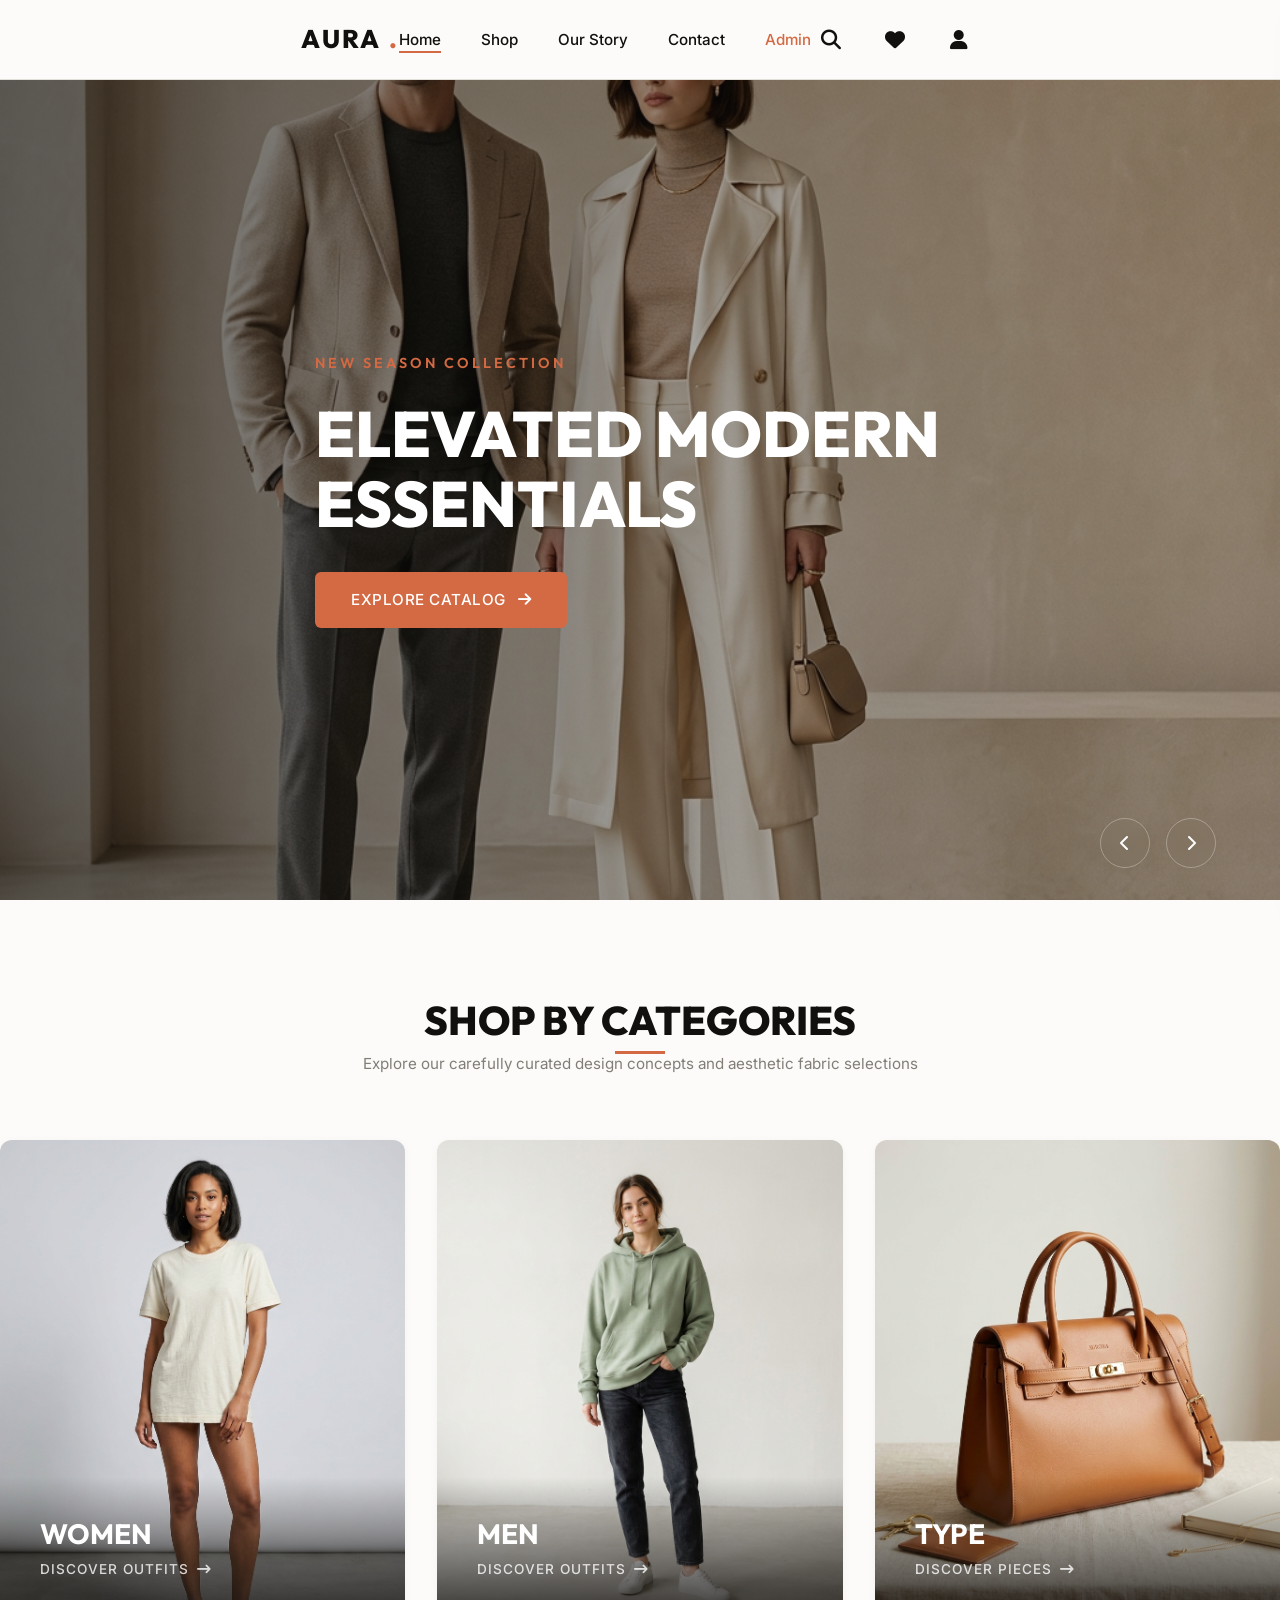
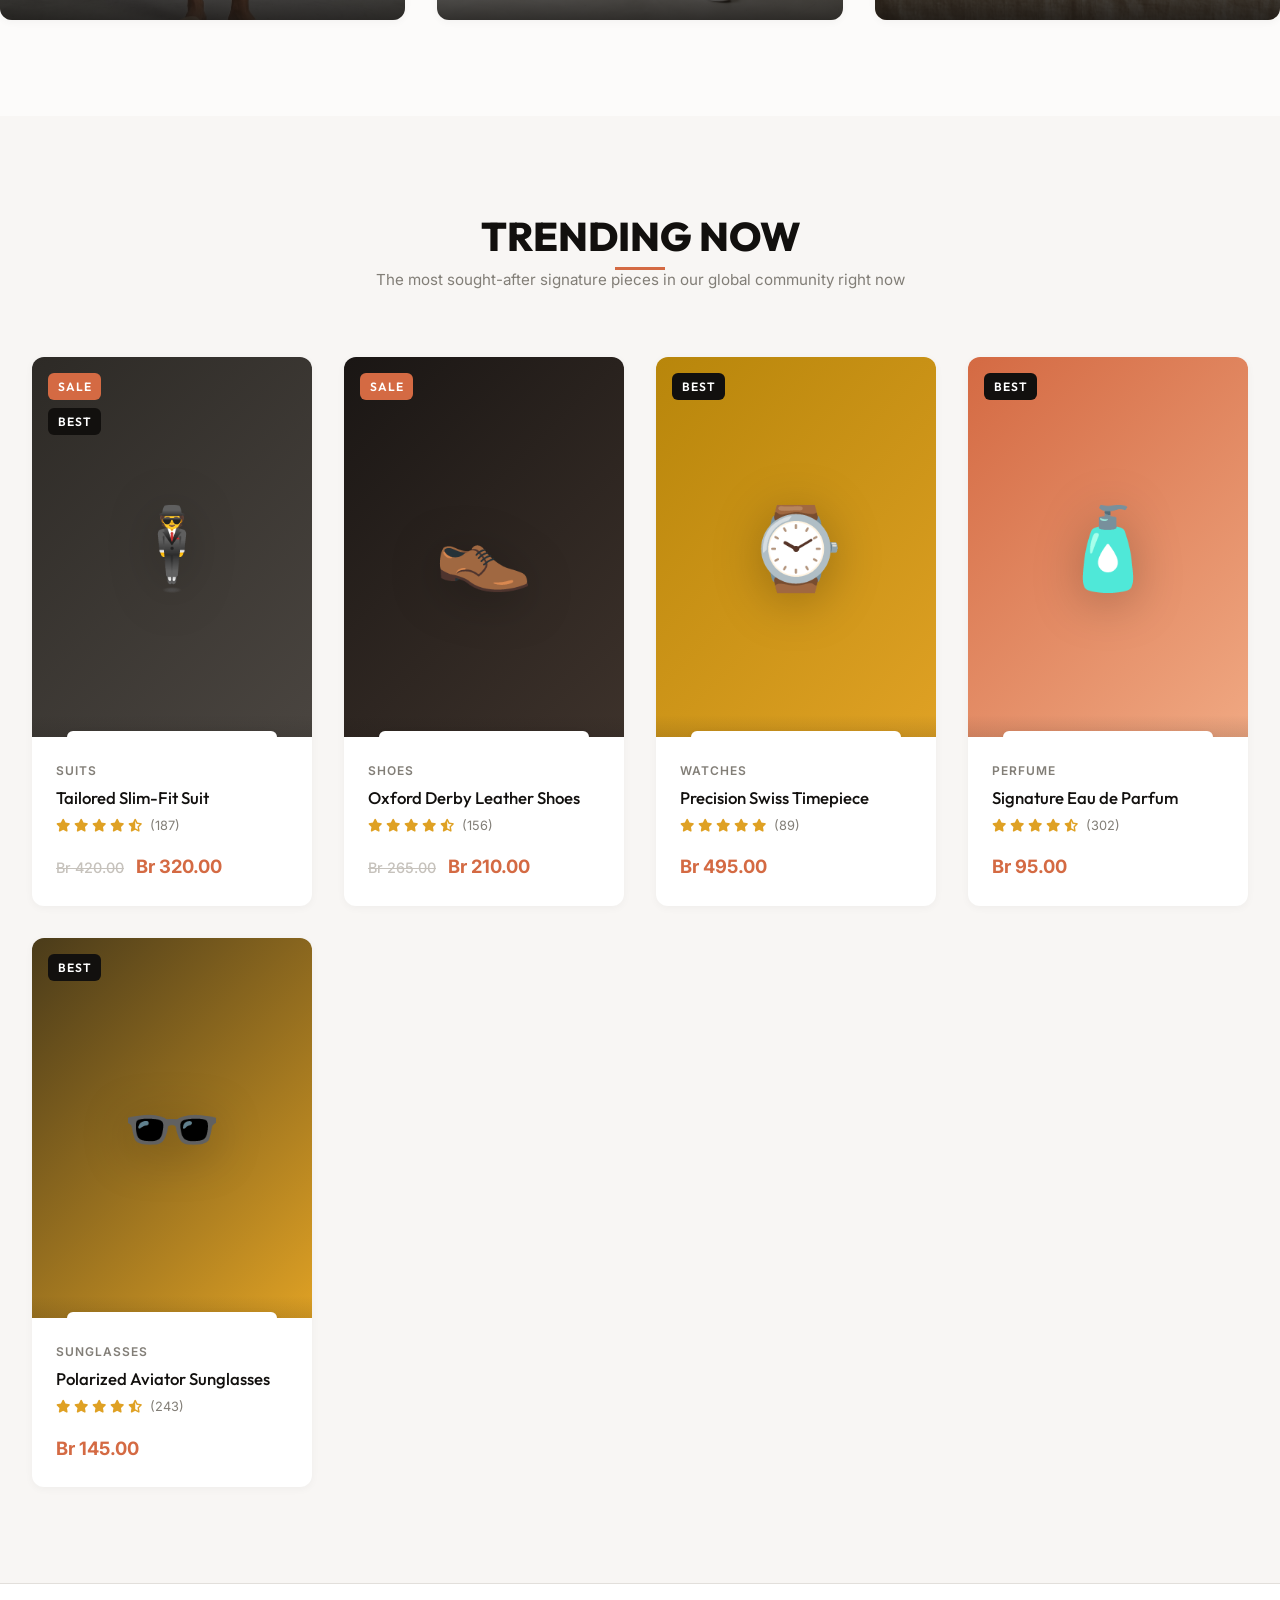
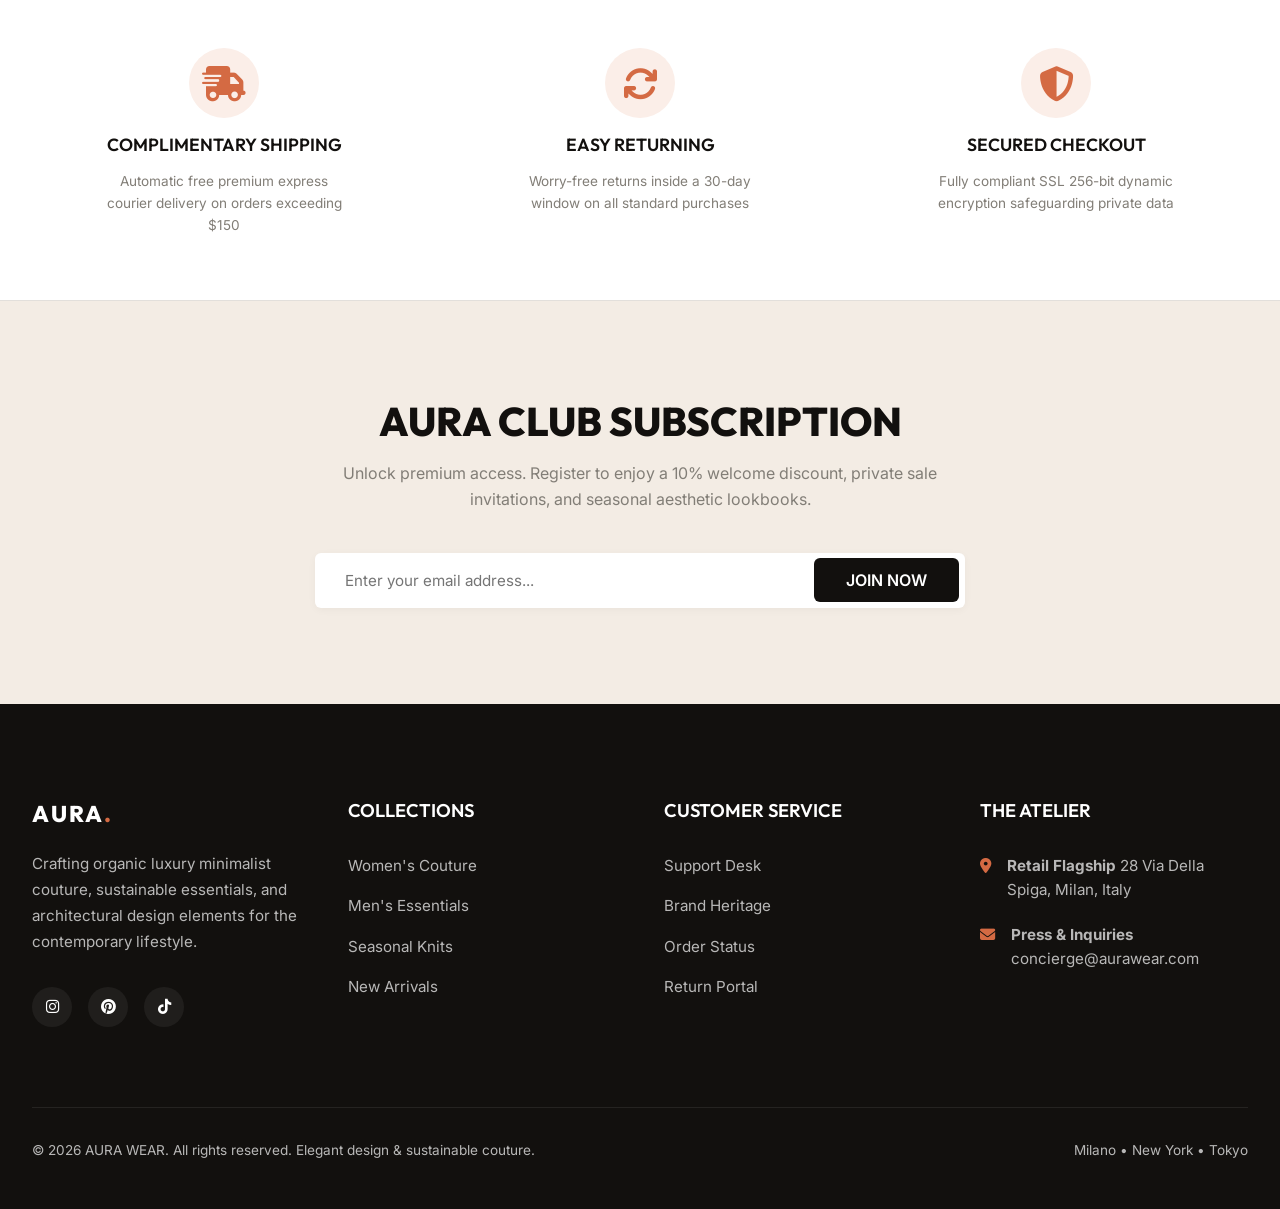
==== commit 00261095: "NEW UPDATE" ====
--- a/Mini project 2/index.html
+++ b/Mini project 2/index.html
@@ -31,7 +31,7 @@
         <a href="#" class="action-btn" id="searchToggle" title="Search catalog">
           <i class="fa-solid fa-magnifying-glass"></i>
         </a>
-        <a href="profile.html" class="action-btn" title="Favorites / Wishlist">
+        <a href="profile.html#paneFavorites" class="action-btn" title="Favorites / Wishlist">
           <i class="fa-solid fa-heart"></i>
           <span class="badge-count" id="wishlistCount">0</span>
         </a>
@@ -103,12 +103,22 @@
       </div>
     </div>
     <!-- Slide 2 -->
-    <div class="slide" style="background-image: url('assets/fashion_hero_banner.png'); filter: saturate(1.2) hue-rotate(-20deg);">
+    <div class="slide" style="background-image: url('assets/product_hoodie.png'); filter: saturate(1.2) hue-rotate(-20deg);">
       <div class="slide-overlay"></div>
       <div class="container">
         <div class="slide-content">
           <span class="slide-tag">Exclusive Release</span>
           <h1>SEASONAL REDEFINED HAUTE COUTURE</h1>
+          <a href="shop.html" class="btn btn-accent">SHOP COLLECTIONS <i class="fa-solid fa-arrow-right"></i></a>
+        </div>
+      </div>
+    </div>
+    <div class="slide" style="background-image: url('assets/product_bag.png'); filter: saturate(1.2) hue-rotate(-20deg);">
+      <div class="slide-overlay"></div>
+      <div class="container">
+        <div class="slide-content">
+          <span class="slide-tag">CHOOSE YOUR STYLE</span>
+          <h1>EXPLORE MANY OPTIONS </h1>
           <a href="shop.html" class="btn btn-accent">SHOP COLLECTIONS <i class="fa-solid fa-arrow-right"></i></a>
         </div>
       </div>
@@ -150,7 +160,7 @@
         <a href="shop.html" class="promo-card">
           <img class="promo-img" src="assets/product_bag.png" alt="Accessories Collection">
           <div class="promo-content">
-            <h3>ACCESSORIES</h3>
+            <h3>TYPE</h3>
             <span>Discover Pieces <i class="fa-solid fa-arrow-right-long"></i></span>
           </div>
         </a>
--- a/Mini project 2/style.css
+++ b/Mini project 2/style.css
@@ -3675,4 +3675,56 @@
   color: var(--gray-500);
   font-size: 1.1rem;
   margin-bottom: 2rem;
+}
+
+/* PROFILE: Sidebar banners and dashboard banner cards */
+.sidebar-banners {
+  display: flex;
+  flex-direction: column;
+  gap: 0.6rem;
+  margin: 1rem 0 1.5rem 0;
+}
+.sidebar-banner-item {
+  display: flex;
+  align-items: center;
+  gap: 0.6rem;
+  background: linear-gradient(90deg, rgba(18,16,14,0.02), rgba(212,106,67,0.02));
+  padding: 0.6rem 0.8rem;
+  border-radius: 10px;
+  cursor: pointer;
+  border: 1px solid var(--gray-100);
+  font-size: 0.95rem;
+}
+.sidebar-banner-item i { color: var(--accent); font-size:1.05rem; }
+.sidebar-banner-item .sb-label { flex:1; text-align:left; font-weight:600; }
+.sidebar-banner-item .sb-count { background:var(--accent); color:var(--surface); padding:0.15rem 0.5rem; border-radius:999px; font-size:0.8rem; font-weight:700; }
+
+.dashboard-banners { display:flex; gap:1.25rem; }
+.banner-card {
+  background: var(--surface);
+  border: 1px solid var(--gray-100);
+  border-radius: var(--radius-md);
+  padding: 1rem;
+  width: 100%;
+  box-shadow: var(--shadow-sm);
+}
+.banner-card-head { display:flex; justify-content:space-between; align-items:center; margin-bottom:0.75rem; }
+.banner-card-head h4 { font-size:1rem; margin:0; }
+.banner-card-head span { background:var(--accent-light); color:var(--accent); padding:0.15rem 0.5rem; border-radius:8px; font-weight:700; }
+.banner-card-body { min-height:72px; display:flex; gap:0.6rem; align-items:center; }
+.banner-card-foot { margin-top:0.75rem; font-size:0.85rem; }
+.banner-card-foot a { color:var(--accent); font-weight:600; }
+
+.fav-thumb { width:56px; height:56px; border-radius:8px; overflow:hidden; display:inline-block; border:1px solid var(--gray-100); }
+.fav-thumb img { width:100%; height:100%; object-fit:cover; display:block; }
+.fav-empty, .notif-empty { color:var(--gray-500); }
+
+.rec-scroll { display:flex; gap:0.75rem; overflow:auto; padding-bottom:4px; }
+.rec-item { display:flex; gap:0.6rem; align-items:center; min-width:220px; background:var(--surface); border-radius:10px; padding:0.5rem; border:1px solid var(--gray-100); text-decoration:none; color:inherit; }
+.rec-thumb { width:56px; height:56px; border-radius:8px; display:flex; align-items:center; justify-content:center; font-size:1.5rem; }
+.rec-meta strong { display:block; font-size:0.9rem; }
+.notif-item { padding:0.5rem 0; border-bottom:1px dashed var(--gray-100); color:var(--gray-800); }
+
+@media (max-width: 1024px) {
+  .dashboard-banners { flex-direction:column; }
 }
